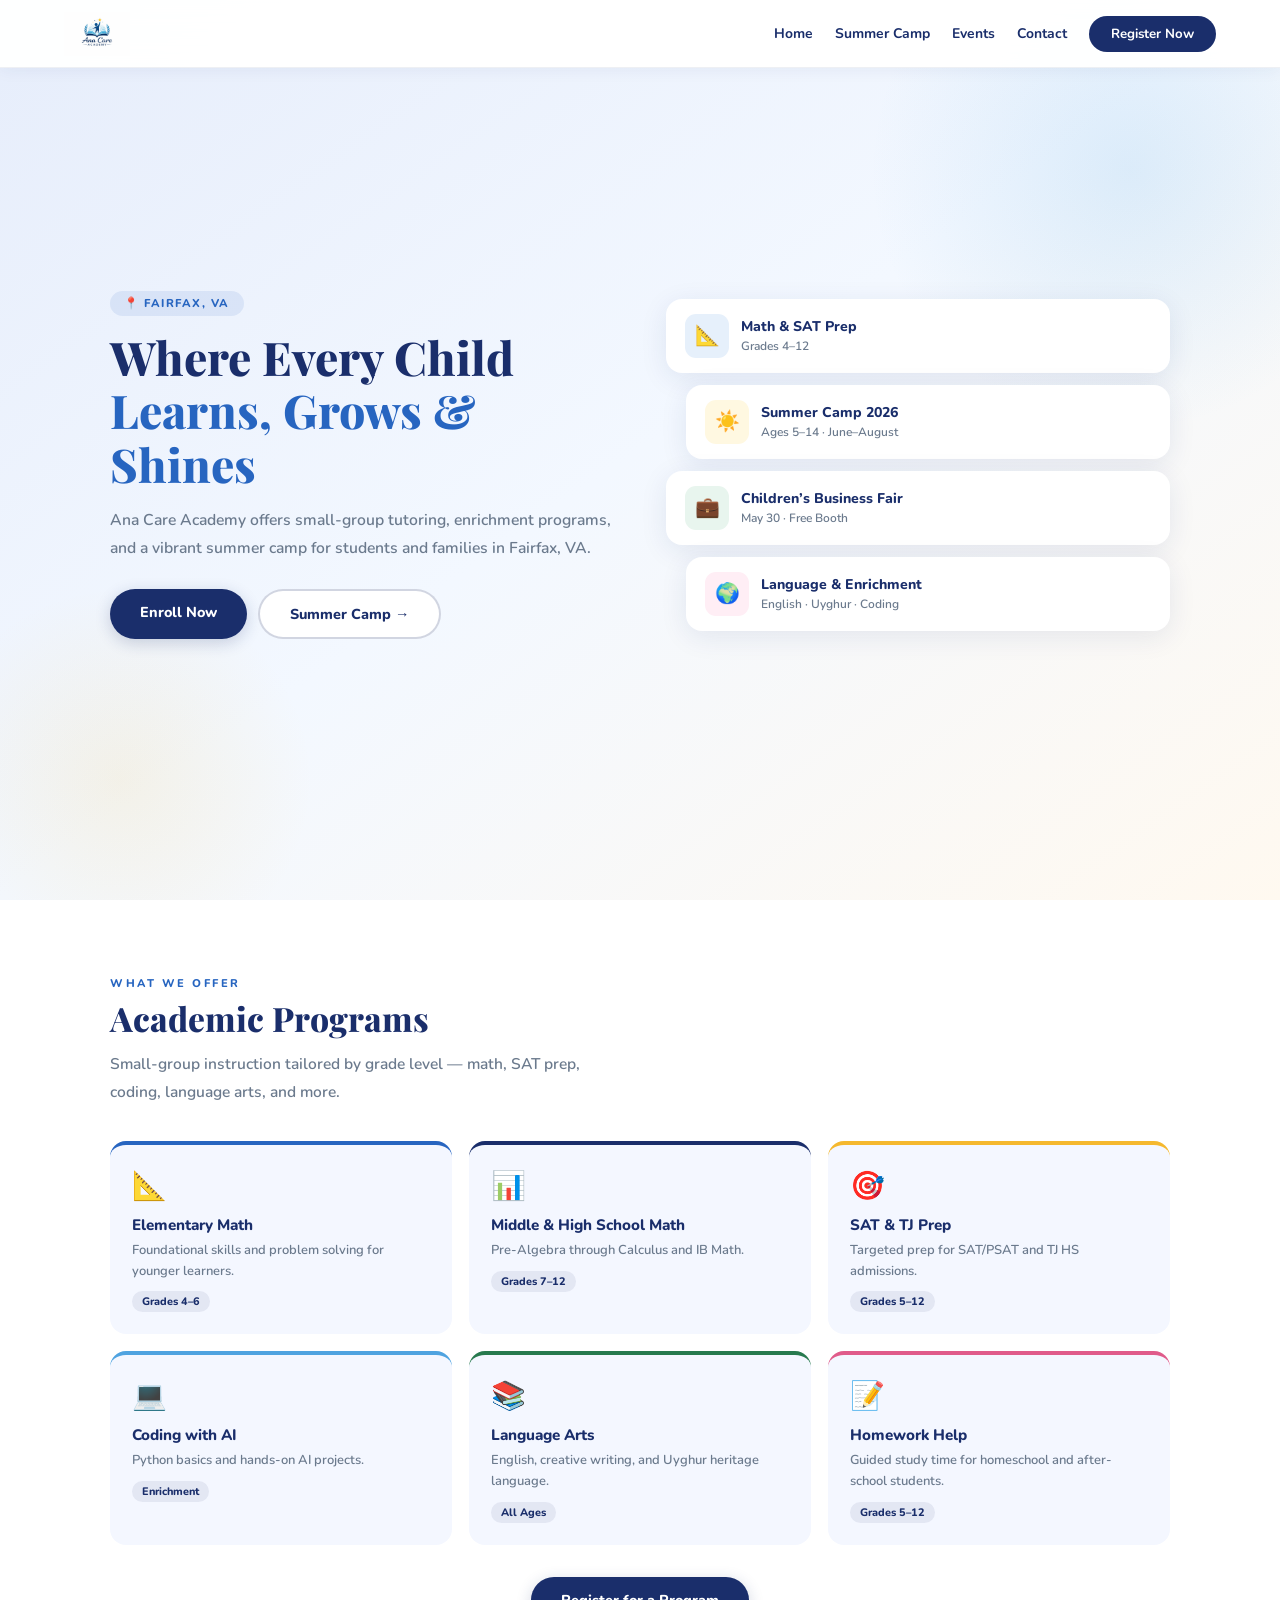
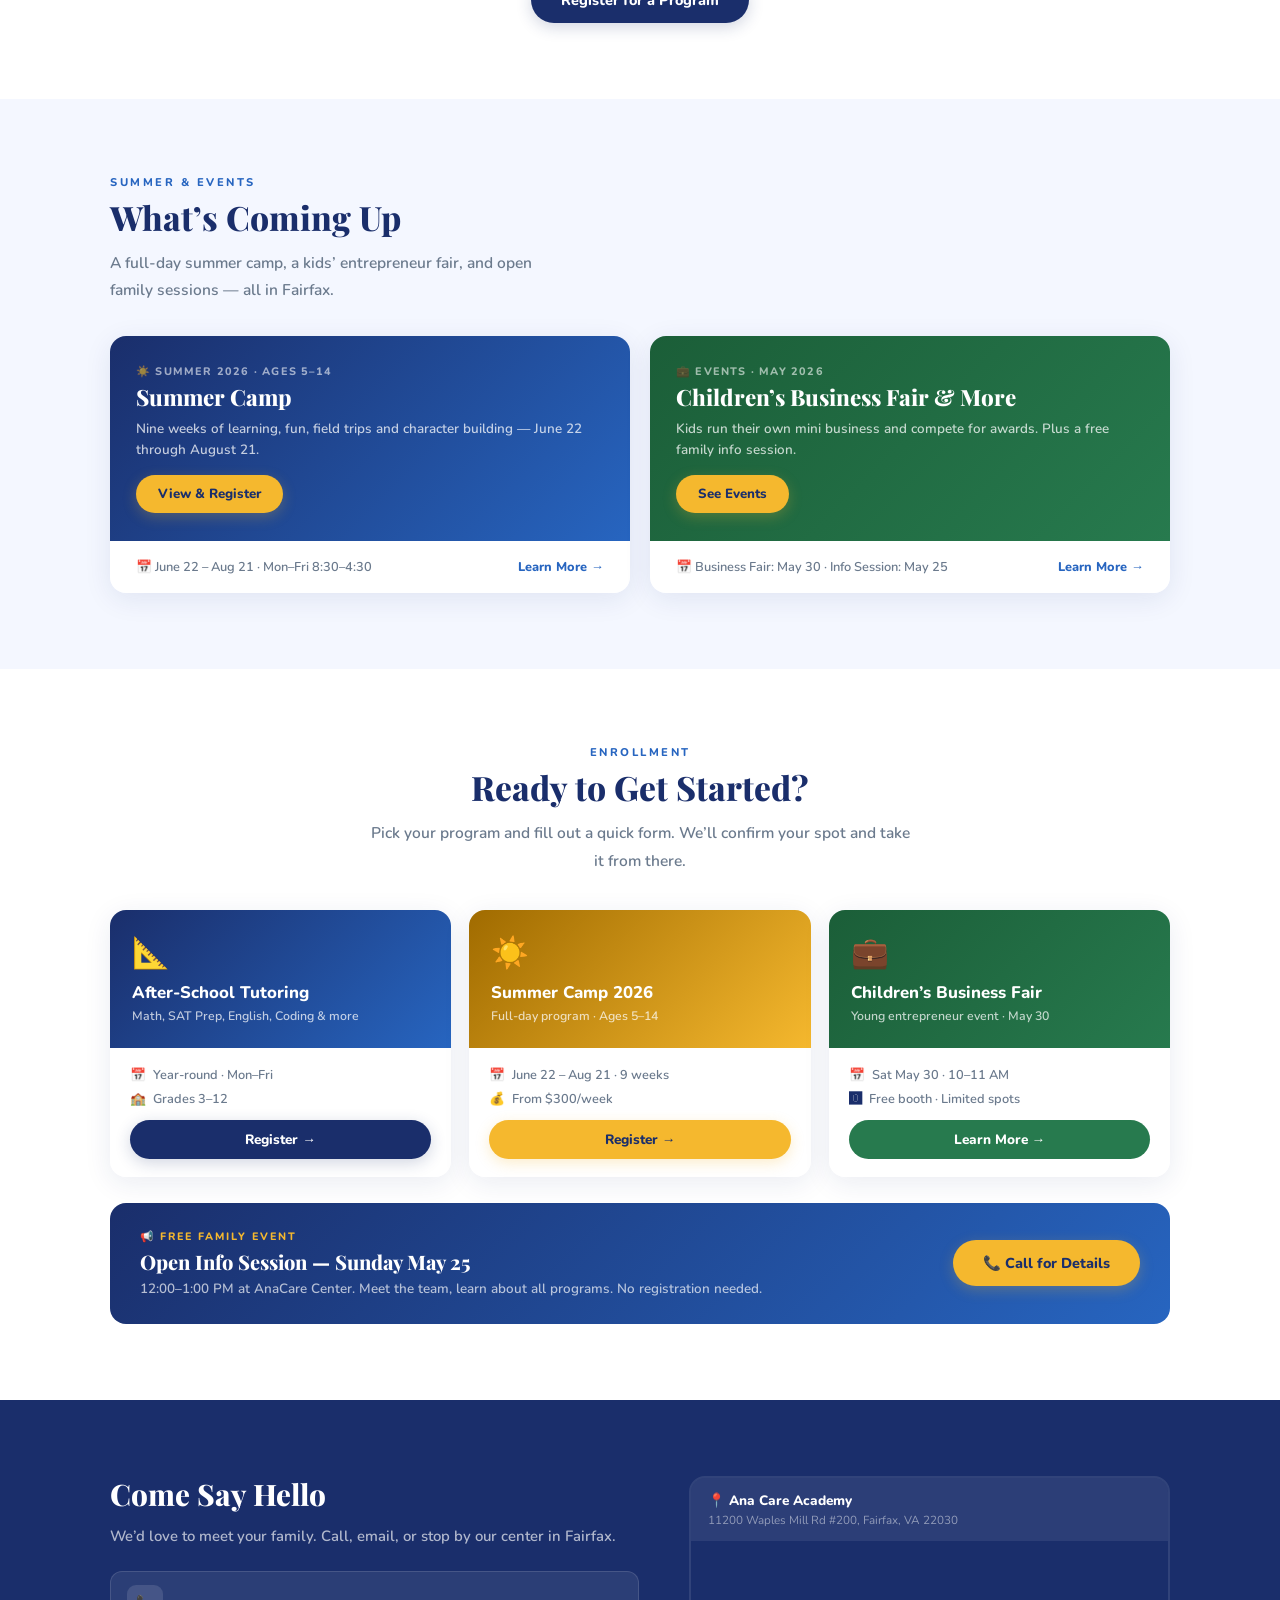
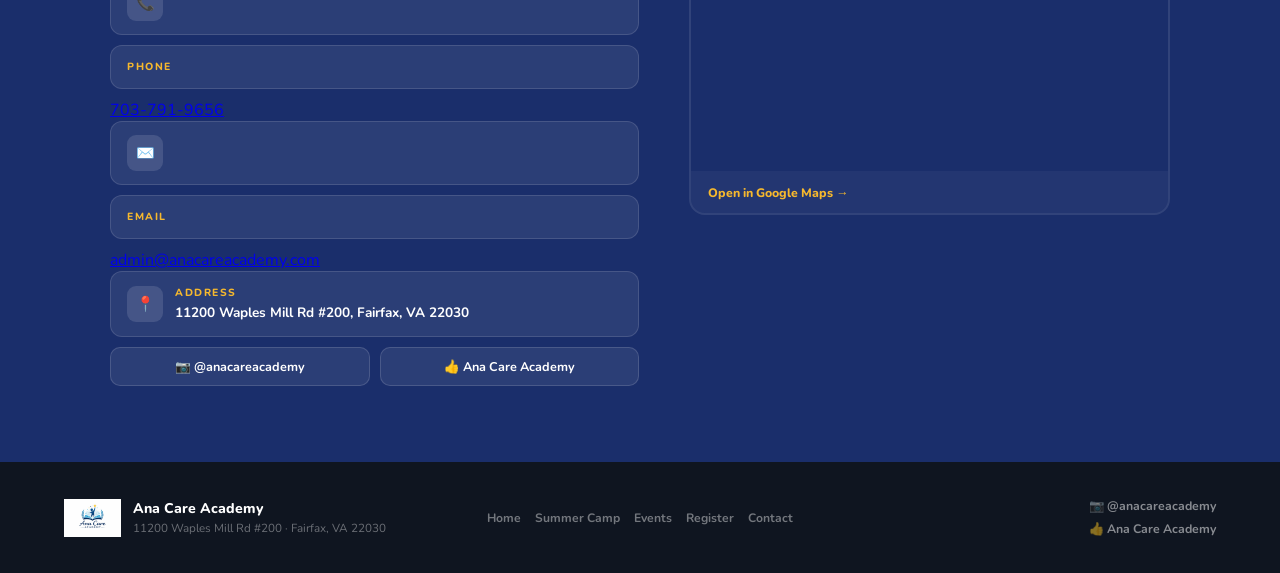
==== index.html @ 7d33a775 "Add homepage" ====
<!DOCTYPE html>
<html lang="en">
<head>
<meta charset="UTF-8"><meta name="viewport" content="width=device-width,initial-scale=1">
<title>Ana Care Academy – Fairfax, VA</title>
<link rel="preconnect" href="https://fonts.googleapis.com"><link href="https://fonts.googleapis.com/css2?family=Nunito:wght@400;600;700;800;900&family=Playfair+Display:wght@700;800&display=swap" rel="stylesheet">
<style>
*{box-sizing:border-box;margin:0;padding:0}html{scroll-behavior:smooth}
body{font-family:'Nunito',sans-serif;color:#1e2a3a;background:#fff;overflow-x:hidden}
:root{--navy:#1a2e6b;--blue:#2765c0;--gold:#f5b82e;--green:#277a4e;--light:#f4f7ff;--muted:#6b7a8d;--r:16px;--sh:0 6px 28px rgba(26,46,107,.09);--sh2:0 18px 50px rgba(26,46,107,.18)}
nav{position:fixed;top:0;left:0;right:0;z-index:999;height:68px;display:flex;align-items:center;justify-content:space-between;padding:0 5%;background:rgba(255,255,255,.96);backdrop-filter:blur(14px);border-bottom:1px solid rgba(26,46,107,.07);box-shadow:0 2px 16px rgba(26,46,107,.06)}
.brand img{height:44px;width:auto;display:block}
.nl{display:flex;align-items:center;gap:22px}
.nl a{text-decoration:none;color:var(--navy);font-weight:700;font-size:.87rem;transition:color .18s}
.nl a:hover{color:var(--blue)}
.cta{background:var(--navy)!important;color:#fff!important;padding:9px 22px;border-radius:50px;font-size:.83rem!important;transition:background .2s,transform .15s!important}
.cta:hover{background:var(--blue)!important;transform:translateY(-1px)}
.burger{display:none;flex-direction:column;gap:5px;background:none;border:none;cursor:pointer;padding:6px}
.burger span{display:block;width:22px;height:2px;background:var(--navy);border-radius:2px}
.nl.open{display:flex;flex-direction:column;position:fixed;top:68px;left:0;right:0;background:#fff;padding:20px 5%;gap:14px;box-shadow:0 10px 30px rgba(0,0,0,.1);z-index:998}
.nl.open a{padding:7px 0;border-bottom:1px solid rgba(0,0,0,.05);font-size:.95rem}
.nl.open .cta{text-align:center;border-radius:12px;padding:12px;border-bottom:none}
.btn{display:inline-block;padding:13px 30px;border-radius:50px;text-decoration:none;font-weight:800;font-size:.9rem;transition:all .2s;font-family:inherit;cursor:pointer;border:none}
.bn{background:var(--navy);color:#fff;box-shadow:0 4px 16px rgba(26,46,107,.2)}.bn:hover{background:var(--blue);transform:translateY(-2px)}
.bg{background:var(--gold);color:var(--navy);box-shadow:0 4px 14px rgba(245,184,46,.25)}.bg:hover{background:#e8a820;transform:translateY(-2px)}
.bo{background:#fff;color:var(--navy);border:2px solid rgba(26,46,107,.2)}.bo:hover{border-color:var(--blue);color:var(--blue);transform:translateY(-2px)}
.bv{background:var(--green);color:#fff}.bv:hover{background:#1f6040;transform:translateY(-2px)}
.bsm{padding:10px 22px;font-size:.83rem}
.sec{padding:76px 5%}.wrap{max-width:1060px;margin:0 auto}
.lbl{font-size:.7rem;font-weight:800;letter-spacing:2.5px;text-transform:uppercase;color:var(--blue);margin-bottom:7px}
.h2{font-family:'Playfair Display',serif;font-size:2.1rem;font-weight:800;color:var(--navy);line-height:1.2;margin-bottom:12px}
.sub{font-size:.97rem;color:var(--muted);font-weight:600;line-height:1.76}
.reveal{opacity:0;transform:translateY(20px);transition:opacity .5s ease,transform .5s ease}
.reveal.show{opacity:1;transform:none}
footer{background:#0f1520;padding:36px 5%;display:grid;grid-template-columns:1fr auto 1fr;align-items:center;gap:20px}
.fl{display:flex;align-items:center;gap:12px}
.fl img{height:38px;width:auto}
.fn{font-weight:800;color:#fff;font-size:.88rem}.fa{color:rgba(255,255,255,.38);font-size:.73rem;margin-top:2px}
.flinks{display:flex;gap:14px;justify-content:center;flex-wrap:wrap}
.flinks a{color:rgba(255,255,255,.42);text-decoration:none;font-size:.76rem;font-weight:700;transition:color .18s}
.flinks a:hover{color:var(--gold)}
.fsoc{display:flex;flex-direction:column;gap:7px;align-items:flex-end}
.fsoc a{color:rgba(255,255,255,.5);text-decoration:none;font-size:.77rem;font-weight:700;transition:color .18s}
.fsoc a:hover{color:var(--gold)}
@media(max-width:860px){.burger{display:flex}.nl:not(.open){display:none}footer{grid-template-columns:1fr;gap:16px}.fsoc{align-items:flex-start}}

.hero{min-height:100vh;display:flex;align-items:center;padding:100px 5% 70px;background:linear-gradient(145deg,#e6edfb,#f3f8ff 50%,#fff9f0);position:relative;overflow:hidden}
.hero::before{content:'';position:absolute;top:-100px;right:-120px;width:540px;height:540px;border-radius:50%;background:radial-gradient(circle,rgba(79,163,224,.15),transparent 68%)}
.hero::after{content:'';position:absolute;bottom:-80px;left:-80px;width:400px;height:400px;border-radius:50%;background:radial-gradient(circle,rgba(245,184,46,.11),transparent 68%)}
.hero-w{max-width:1060px;margin:0 auto;display:grid;grid-template-columns:1fr 1fr;gap:52px;align-items:center;position:relative;z-index:1;width:100%}
.pill{display:inline-flex;align-items:center;gap:6px;background:rgba(39,101,192,.1);color:var(--blue);padding:5px 14px;border-radius:50px;font-size:.71rem;font-weight:800;letter-spacing:1.5px;text-transform:uppercase;margin-bottom:15px}
.hero h1{font-family:'Playfair Display',serif;font-size:2.9rem;font-weight:800;color:var(--navy);line-height:1.15;margin-bottom:16px}
.hero h1 em{font-style:normal;color:var(--blue)}
.hero-p{font-size:.98rem;color:var(--muted);line-height:1.78;margin-bottom:26px;font-weight:600}
.hbtns{display:flex;gap:11px;flex-wrap:wrap}
.fcards{display:flex;flex-direction:column;gap:12px}
.fc{background:#fff;border-radius:var(--r);padding:15px 19px;box-shadow:var(--sh);display:flex;align-items:center;gap:12px;transition:transform .3s,box-shadow .3s;opacity:0;animation:fIn .5s ease forwards}
.fc:nth-child(1){animation-delay:.15s}.fc:nth-child(2){animation-delay:.28s;margin-left:20px}.fc:nth-child(3){animation-delay:.41s}.fc:nth-child(4){animation-delay:.54s;margin-left:20px}
@keyframes fIn{from{opacity:0;transform:translateY(16px)}to{opacity:1;transform:none}}
.fc:hover{transform:translateY(-4px);box-shadow:var(--sh2)}
.fci{width:44px;height:44px;border-radius:11px;display:flex;align-items:center;justify-content:center;font-size:20px;flex-shrink:0}
.bb{background:#e6f0fb}.by{background:#fff8e1}.bgr{background:#e8f5ee}.bp{background:#ffeef5}
.fc h3{font-size:.88rem;font-weight:800;color:var(--navy);margin-bottom:2px}
.fc p{font-size:.75rem;color:var(--muted);font-weight:600}
.pgrid{display:grid;grid-template-columns:repeat(3,1fr);gap:17px}
.pg{background:var(--light);border-radius:var(--r);padding:22px;border-top:4px solid transparent;transition:transform .3s,box-shadow .3s}
.pg:hover{transform:translateY(-4px);box-shadow:var(--sh)}
.pg.p1{border-color:var(--blue)}.pg.p2{border-color:var(--navy)}.pg.p3{border-color:var(--gold)}.pg.p4{border-color:#4fa3e0}.pg.p5{border-color:var(--green)}.pg.p6{border-color:#e05b8a}
.pg .pi{font-size:1.75rem;margin-bottom:10px;display:block}
.pg h3{font-size:.95rem;font-weight:800;color:var(--navy);margin-bottom:5px}
.pg p{font-size:.81rem;color:var(--muted);font-weight:600;line-height:1.6}
.pg .pt{display:inline-block;margin-top:10px;background:rgba(26,46,107,.08);color:var(--navy);font-size:.68rem;font-weight:800;padding:3px 10px;border-radius:50px}
.pvgrid{display:grid;grid-template-columns:1fr 1fr;gap:20px}
.pv{border-radius:var(--r);overflow:hidden;text-decoration:none;display:block;box-shadow:var(--sh);transition:transform .3s,box-shadow .3s}
.pv:hover{transform:translateY(-5px);box-shadow:var(--sh2)}
.pv-t{padding:28px 26px}
.pv-t.nb{background:linear-gradient(135deg,var(--navy),var(--blue))}
.pv-t.gn{background:linear-gradient(135deg,#1b5e38,var(--green))}
.pv-ey{font-size:.68rem;font-weight:800;letter-spacing:1.2px;text-transform:uppercase;color:rgba(255,255,255,.58);margin-bottom:5px}
.pv h3{font-family:'Playfair Display',serif;font-size:1.4rem;font-weight:800;color:#fff;line-height:1.2;margin-bottom:7px}
.pv .pvsub{font-size:.84rem;color:rgba(255,255,255,.74);font-weight:600;margin-bottom:15px;line-height:1.58}
.pv-b{background:#fff;padding:17px 26px;display:flex;align-items:center;justify-content:space-between}
.pv-b p{font-size:.8rem;color:var(--muted);font-weight:600}
.pv-arr{font-size:.8rem;font-weight:800;color:var(--blue)}
.rgrid{display:grid;grid-template-columns:repeat(3,1fr);gap:18px}
.rc{border-radius:var(--r);overflow:hidden;box-shadow:var(--sh);transition:transform .3s,box-shadow .3s}
.rc:hover{transform:translateY(-4px);box-shadow:var(--sh2)}
.rc-t{padding:22px}
.rc-t.nb{background:linear-gradient(135deg,var(--navy),var(--blue))}
.rc-t.ab{background:linear-gradient(135deg,#a06b00,var(--gold))}
.rc-t.gr{background:linear-gradient(135deg,#1b5e38,var(--green))}
.rc .ri{font-size:1.9rem;display:block;margin-bottom:9px}
.rc-t h3{font-size:1.05rem;font-weight:800;color:#fff;line-height:1.2;margin-bottom:4px}
.rc-t p{font-size:.77rem;color:rgba(255,255,255,.72);font-weight:600;line-height:1.5}
.rc-b{background:#fff;padding:18px 20px}
.rd{display:flex;align-items:center;gap:7px;font-size:.8rem;font-weight:700;color:var(--navy);margin-bottom:6px}
.rd span{color:var(--muted);font-weight:600}
.rc-b .btn{display:block;text-align:center;margin-top:12px;font-size:.85rem;padding:10px 18px}
.ci{display:flex;align-items:center;gap:12px;background:rgba(255,255,255,.08);border:1px solid rgba(255,255,255,.12);border-radius:12px;padding:13px 16px;margin-bottom:10px;text-decoration:none;transition:background .2s}
.ci:hover{background:rgba(255,255,255,.14)}
.cico{width:36px;height:36px;border-radius:9px;background:rgba(255,255,255,.12);display:flex;align-items:center;justify-content:center;font-size:15px;flex-shrink:0}
.ci strong{display:block;font-size:.65rem;font-weight:800;letter-spacing:1.5px;text-transform:uppercase;color:var(--gold);margin-bottom:1px}
.ci a,.ci span{font-size:.85rem;font-weight:700;color:#fff;text-decoration:none}
.ci a:hover{color:var(--gold)}
.soc{display:flex;gap:10px;margin-top:6px}
.soc a{flex:1;display:flex;align-items:center;justify-content:center;gap:7px;background:rgba(255,255,255,.08);border:1px solid rgba(255,255,255,.14);border-radius:10px;padding:10px 14px;text-decoration:none;color:#fff;font-size:.79rem;font-weight:700;transition:background .2s}
.soc a:hover{background:rgba(255,255,255,.16)}
.cgrid{display:grid;grid-template-columns:1.1fr 1fr;gap:50px;align-items:start}
.mapbox{border-radius:var(--r);overflow:hidden;border:2px solid rgba(255,255,255,.1)}
.mhd{background:rgba(255,255,255,.08);padding:13px 17px}
.mhd h4{color:#fff;font-size:.85rem;font-weight:800;margin-bottom:2px}
.mhd p{color:rgba(255,255,255,.48);font-size:.73rem}
.mapbox iframe{width:100%;height:230px;border:none;display:block}
.mft{background:rgba(255,255,255,.04);padding:10px 17px}
.mft a{color:var(--gold);font-size:.77rem;font-weight:800;text-decoration:none}
@media(max-width:860px){.hero-w,.pvgrid,.rgrid,.cgrid{grid-template-columns:1fr;gap:26px}.fcards{display:none}.hero h1{font-size:2.1rem}.pgrid{grid-template-columns:1fr 1fr}}
@media(max-width:560px){.pgrid{grid-template-columns:1fr}}
</style>
</head>
<body>
<nav>
<a href="index.html" class="brand"><img src="[data-uri]" alt="Ana Care Academy"></a>
<div class="nl" id="nl">
  <a href="index.html">Home</a>
  <a href="summer.html">Summer Camp</a>
  <a href="events.html">Events</a>
  <a href="index.html#contact">Contact</a>
  <a href="index.html#register" class="cta">Register Now</a>
</div>
<button class="burger" onclick="document.getElementById('nl').classList.toggle('open')" aria-label="menu"><span></span><span></span><span></span></button>
</nav>

<section class="hero" id="home">
<div class="hero-w">
  <div>
    <div class="pill">&#128205; Fairfax, VA</div>
    <h1>Where Every Child<br><em>Learns, Grows &amp; Shines</em></h1>
    <p class="hero-p">Ana Care Academy offers small-group tutoring, enrichment programs, and a vibrant summer camp for students and families in Fairfax, VA.</p>
    <div class="hbtns">
      <a href="#register" class="btn bn">Enroll Now</a>
      <a href="summer.html" class="btn bo">Summer Camp &rarr;</a>
    </div>
  </div>
  <div class="fcards">
    <div class="fc"><div class="fci bb">&#128208;</div><div><h3>Math &amp; SAT Prep</h3><p>Grades 4&ndash;12</p></div></div>
    <div class="fc"><div class="fci by">&#9728;&#65039;</div><div><h3>Summer Camp 2026</h3><p>Ages 5&ndash;14 &middot; June&ndash;August</p></div></div>
    <div class="fc"><div class="fci bgr">&#128188;</div><div><h3>Children&rsquo;s Business Fair</h3><p>May 30 &middot; Free Booth</p></div></div>
    <div class="fc"><div class="fci bp">&#127757;</div><div><h3>Language &amp; Enrichment</h3><p>English &middot; Uyghur &middot; Coding</p></div></div>
  </div>
</div>
</section>

<section class="sec" id="programs" style="background:#fff">
<div class="wrap">
  <div style="margin-bottom:36px">
    <div class="lbl">What We Offer</div>
    <div class="h2">Academic Programs</div>
    <p class="sub" style="max-width:500px">Small-group instruction tailored by grade level &mdash; math, SAT prep, coding, language arts, and more.</p>
  </div>
  <div class="pgrid">
    <div class="pg p1 reveal"><span class="pi">&#128208;</span><h3>Elementary Math</h3><p>Foundational skills and problem solving for younger learners.</p><span class="pt">Grades 4&ndash;6</span></div>
    <div class="pg p2 reveal"><span class="pi">&#128202;</span><h3>Middle &amp; High School Math</h3><p>Pre-Algebra through Calculus and IB Math.</p><span class="pt">Grades 7&ndash;12</span></div>
    <div class="pg p3 reveal"><span class="pi">&#127919;</span><h3>SAT &amp; TJ Prep</h3><p>Targeted prep for SAT/PSAT and TJ HS admissions.</p><span class="pt">Grades 5&ndash;12</span></div>
    <div class="pg p4 reveal"><span class="pi">&#128187;</span><h3>Coding with AI</h3><p>Python basics and hands-on AI projects.</p><span class="pt">Enrichment</span></div>
    <div class="pg p5 reveal"><span class="pi">&#128218;</span><h3>Language Arts</h3><p>English, creative writing, and Uyghur heritage language.</p><span class="pt">All Ages</span></div>
    <div class="pg p6 reveal"><span class="pi">&#128221;</span><h3>Homework Help</h3><p>Guided study time for homeschool and after-school students.</p><span class="pt">Grades 5&ndash;12</span></div>
  </div>
  <div style="text-align:center;margin-top:32px"><a href="#register" class="btn bn">Register for a Program</a></div>
</div>
</section>

<section class="sec" style="background:var(--light)">
<div class="wrap">
  <div style="margin-bottom:32px">
    <div class="lbl">Summer &amp; Events</div>
    <div class="h2">What&rsquo;s Coming Up</div>
    <p class="sub" style="max-width:460px">A full-day summer camp, a kids&rsquo; entrepreneur fair, and open family sessions &mdash; all in Fairfax.</p>
  </div>
  <div class="pvgrid">
    <a href="summer.html" class="pv reveal">
      <div class="pv-t nb">
        <div class="pv-ey">&#9728;&#65039; Summer 2026 &middot; Ages 5&ndash;14</div>
        <h3>Summer Camp</h3>
        <p class="pvsub">Nine weeks of learning, fun, field trips and character building &mdash; June 22 through August 21.</p>
        <span class="btn bg bsm">View &amp; Register</span>
      </div>
      <div class="pv-b"><p>&#128197; June 22 &ndash; Aug 21 &middot; Mon&ndash;Fri 8:30&ndash;4:30</p><span class="pv-arr">Learn More &rarr;</span></div>
    </a>
    <a href="events.html" class="pv reveal">
      <div class="pv-t gn">
        <div class="pv-ey">&#128188; Events &middot; May 2026</div>
        <h3>Children&rsquo;s Business Fair &amp; More</h3>
        <p class="pvsub">Kids run their own mini business and compete for awards. Plus a free family info session.</p>
        <span class="btn bg bsm">See Events</span>
      </div>
      <div class="pv-b"><p>&#128197; Business Fair: May 30 &middot; Info Session: May 25</p><span class="pv-arr">Learn More &rarr;</span></div>
    </a>
  </div>
</div>
</section>

<section class="sec" id="register" style="background:#fff">
<div class="wrap">
  <div style="text-align:center;max-width:540px;margin:0 auto 36px">
    <div class="lbl">Enrollment</div>
    <div class="h2">Ready to Get Started?</div>
    <p class="sub" style="text-align:center;margin:0 auto">Pick your program and fill out a quick form. We&rsquo;ll confirm your spot and take it from there.</p>
  </div>
  <div class="rgrid">
    <div class="rc reveal">
      <div class="rc-t nb"><span class="ri">&#128208;</span><h3>After-School Tutoring</h3><p>Math, SAT Prep, English, Coding &amp; more</p></div>
      <div class="rc-b">
        <div class="rd">&#128197; <span>Year-round &middot; Mon&ndash;Fri</span></div>
        <div class="rd">&#127979; <span>Grades 3&ndash;12</span></div>
        <a href="https://docs.google.com/forms/d/e/1FAIpQLSexgaDTMZ_hVwc-qKw_LA9c73lYytgW4E8KZPD-fIB5FT2LLA/viewform" target="_blank" class="btn bn">Register &rarr;</a>
      </div>
    </div>
    <div class="rc reveal">
      <div class="rc-t ab"><span class="ri">&#9728;&#65039;</span><h3>Summer Camp 2026</h3><p>Full-day program &middot; Ages 5&ndash;14</p></div>
      <div class="rc-b">
        <div class="rd">&#128197; <span>June 22 &ndash; Aug 21 &middot; 9 weeks</span></div>
        <div class="rd">&#128176; <span>From $300/week</span></div>
        <a href="https://docs.google.com/forms/d/e/1FAIpQLSc8UFLsCTX-zrltK-yMNC4wasczCI74myGQXoVjhv8cxeM1iQ/viewform" target="_blank" class="btn bg">Register &rarr;</a>
      </div>
    </div>
    <div class="rc reveal">
      <div class="rc-t gr"><span class="ri">&#128188;</span><h3>Children&rsquo;s Business Fair</h3><p>Young entrepreneur event &middot; May 30</p></div>
      <div class="rc-b">
        <div class="rd">&#128197; <span>Sat May 30 &middot; 10&ndash;11 AM</span></div>
        <div class="rd">&#127358; <span>Free booth &middot; Limited spots</span></div>
        <a href="events.html#fair" class="btn bv">Learn More &rarr;</a>
      </div>
    </div>
  </div>
  <div style="margin-top:26px;background:linear-gradient(135deg,var(--navy),var(--blue));border-radius:var(--r);padding:26px 30px;display:flex;align-items:center;justify-content:space-between;flex-wrap:wrap;gap:14px">
    <div>
      <p style="font-size:.67rem;font-weight:800;letter-spacing:2px;text-transform:uppercase;color:var(--gold);margin-bottom:4px">&#128226; Free Family Event</p>
      <h3 style="font-family:'Playfair Display',serif;font-size:1.25rem;color:#fff;font-weight:800;margin-bottom:4px">Open Info Session &mdash; Sunday May 25</h3>
      <p style="font-size:.84rem;color:rgba(255,255,255,.68);font-weight:600">12:00&ndash;1:00 PM at AnaCare Center. Meet the team, learn about all programs. No registration needed.</p>
    </div>
    <a href="tel:7037919656" class="btn bg">&#128222; Call for Details</a>
  </div>
</div>
</section>

<section class="sec" id="contact" style="background:var(--navy);color:#fff">
<div class="wrap cgrid">
  <div>
    <h2 style="font-family:'Playfair Display',serif;font-size:1.85rem;font-weight:800;color:#fff;margin-bottom:12px;line-height:1.2">Come Say Hello</h2>
    <p style="font-size:.93rem;color:rgba(255,255,255,.66);font-weight:600;line-height:1.75;margin-bottom:22px">We&rsquo;d love to meet your family. Call, email, or stop by our center in Fairfax.</p>
    <a href="tel:7037919656" class="ci"><div class="cico">&#128222;</div><div><strong>Phone</strong><a href="tel:7037919656">703-791-9656</a></div></a>
    <a href="mailto:admin@anacareacademy.com" class="ci"><div class="cico">&#9993;&#65039;</div><div><strong>Email</strong><a href="mailto:admin@anacareacademy.com">admin@anacareacademy.com</a></div></a>
    <div class="ci" style="cursor:default"><div class="cico">&#128205;</div><div><strong>Address</strong><span>11200 Waples Mill Rd #200, Fairfax, VA 22030</span></div></div>
    <div class="soc">
      <a href="https://www.instagram.com/anacareacademy" target="_blank">&#128247; @anacareacademy</a>
      <a href="https://www.facebook.com/AnaCareAcademy" target="_blank">&#128077; Ana Care Academy</a>
    </div>
  </div>
  <div class="mapbox">
    <div class="mhd"><h4>&#128205; Ana Care Academy</h4><p>11200 Waples Mill Rd #200, Fairfax, VA 22030</p></div>
    <iframe loading="lazy" allowfullscreen referrerpolicy="no-referrer-when-downgrade"
      src="https://www.google.com/maps/embed?pb=!1m18!1m12!1m3!1d3106.9!2d-77.3114!3d38.8493!2m3!1f0!2f0!3f0!3m2!1i1024!2i768!4f13.1!3m3!1m2!1s0x0%3A0x0!2s11200+Waples+Mill+Rd+%23200%2C+Fairfax%2C+VA+22030!5e0!3m2!1sen!2sus!4v1">
    </iframe>
    <div class="mft"><a href="https://maps.google.com/?q=11200+Waples+Mill+Rd+200+Fairfax+VA+22030" target="_blank">Open in Google Maps &rarr;</a></div>
  </div>
</div>
</section>

<footer>
<div class="fl"><img src="[data-uri]" alt="Ana Care Academy"><div><p class="fn">Ana Care Academy</p><p class="fa">11200 Waples Mill Rd #200 &middot; Fairfax, VA 22030</p></div></div>
<div class="flinks"><a href="index.html">Home</a><a href="summer.html">Summer Camp</a><a href="events.html">Events</a><a href="index.html#register">Register</a><a href="index.html#contact">Contact</a></div>
<div class="fsoc"><a href="https://www.instagram.com/anacareacademy" target="_blank">&#128247; @anacareacademy</a><a href="https://www.facebook.com/AnaCareAcademy" target="_blank">&#128077; Ana Care Academy</a></div>
</footer>
<script>const o=new IntersectionObserver(e=>e.forEach(x=>{if(x.isIntersecting)x.target.classList.add("show")}),{threshold:.1});document.querySelectorAll(".reveal").forEach(x=>o.observe(x));</script>
</body></html>
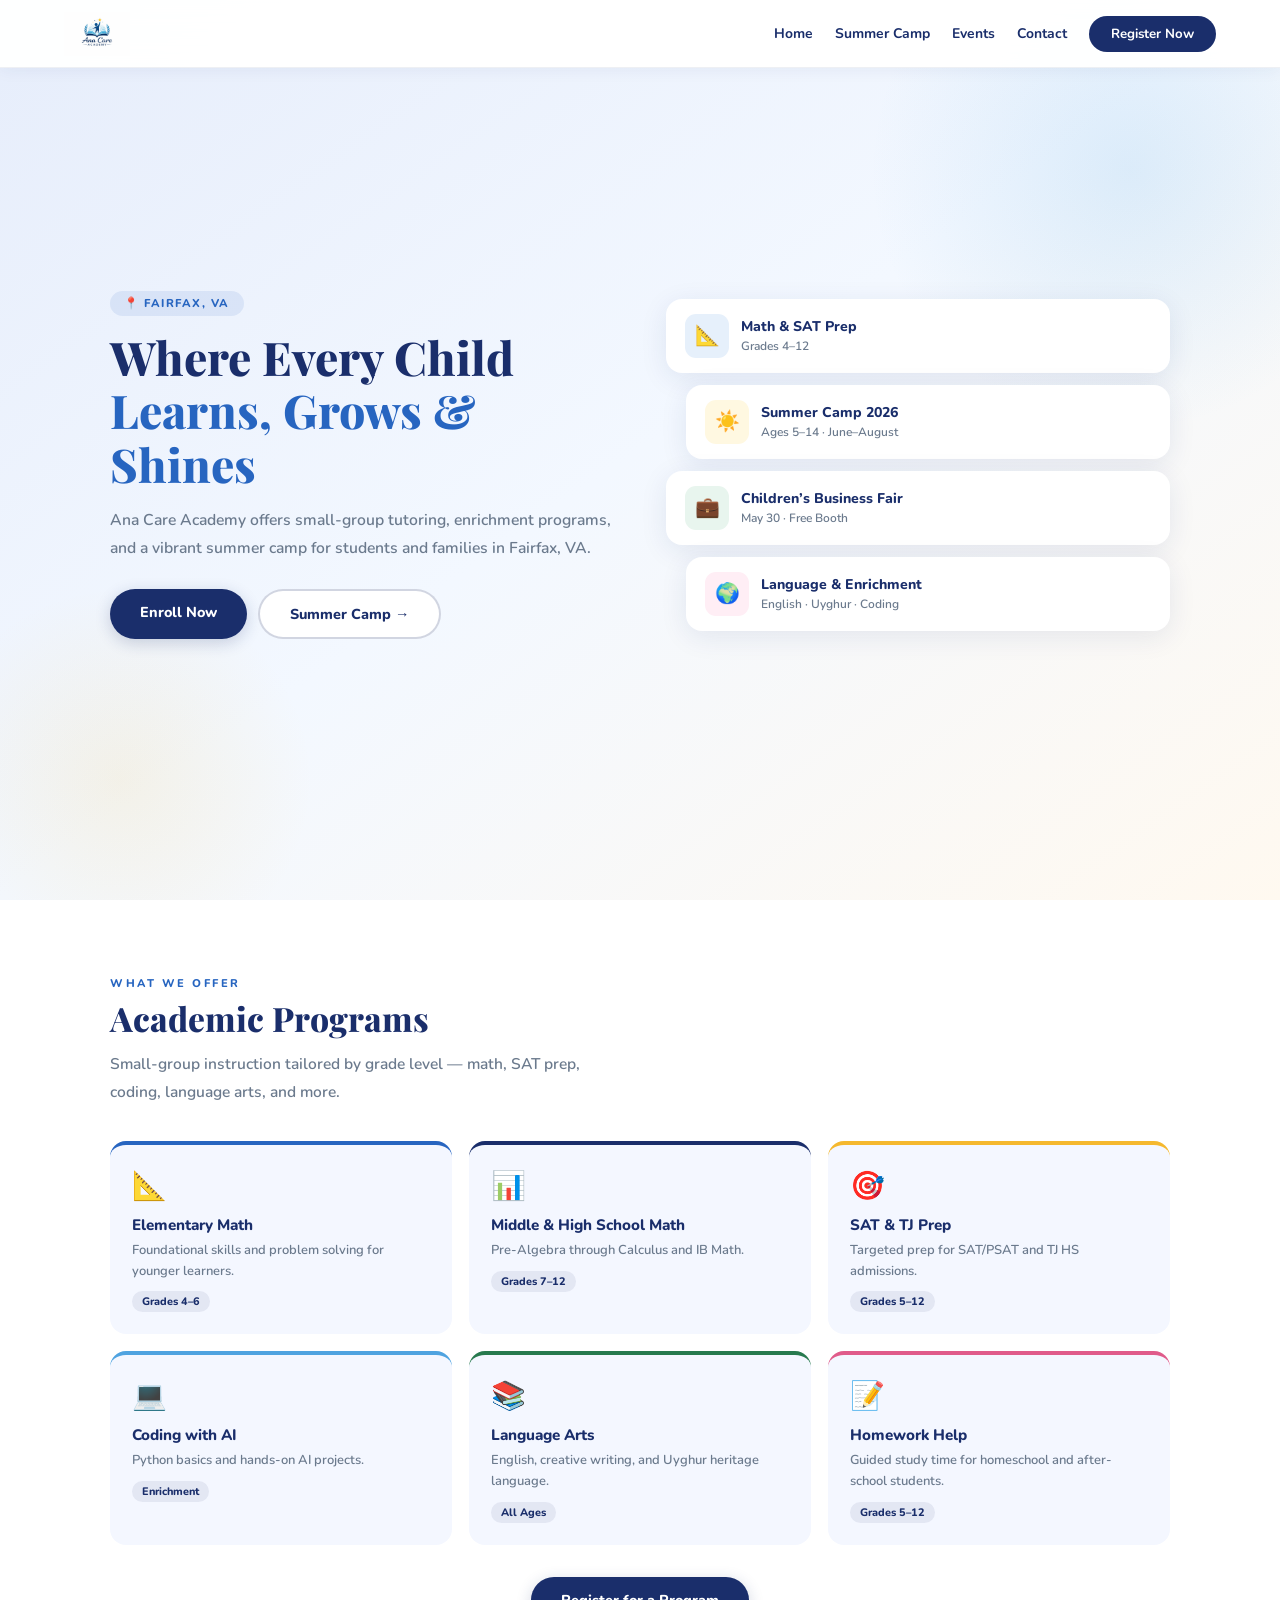
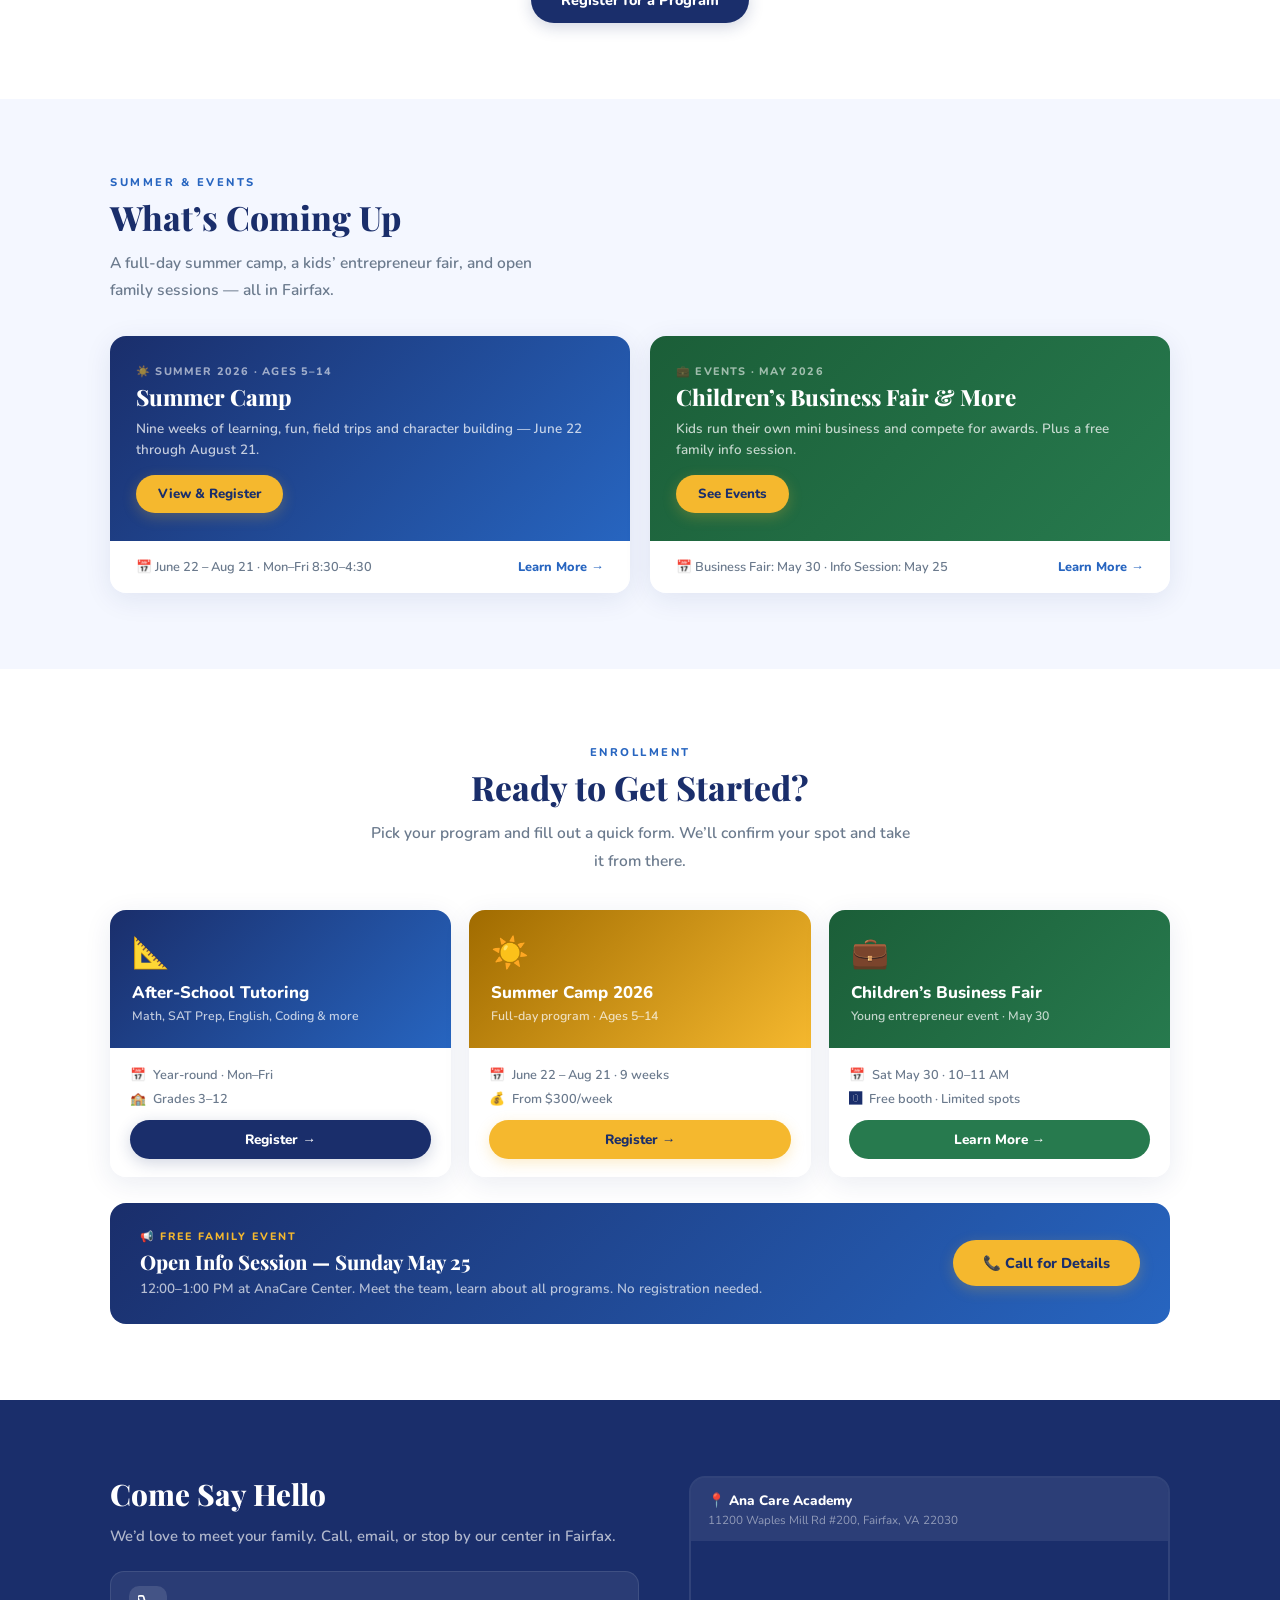
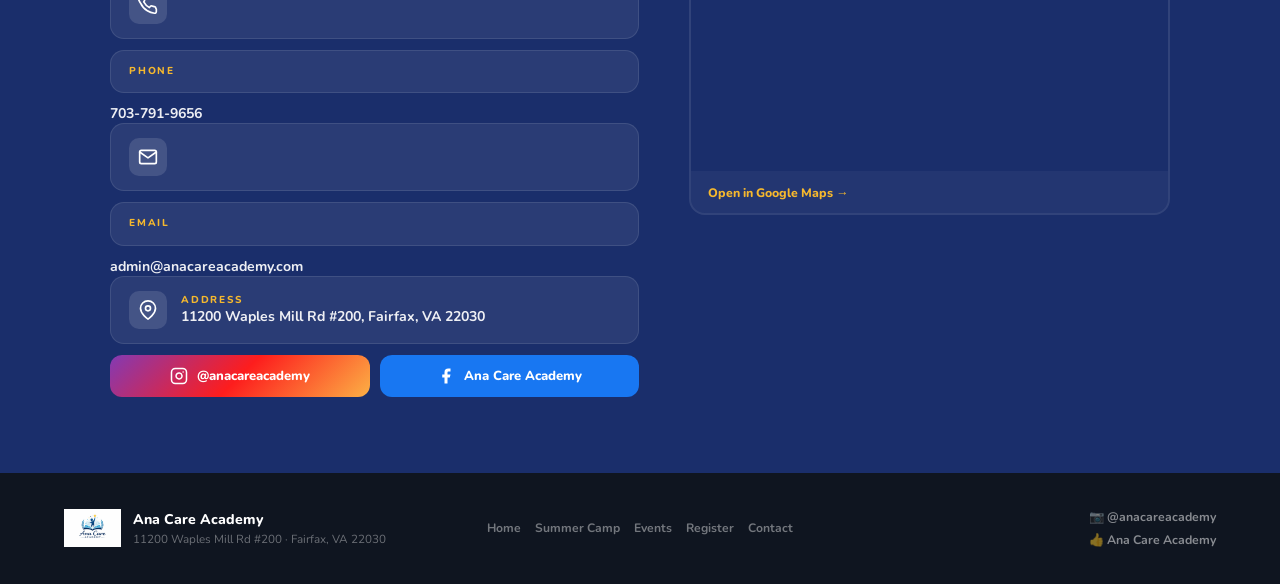
==== commit dfa9dc80: "Fix contact section — improve contrast, add Instagram/Facebook logos" ====
--- a/index.html
+++ b/index.html
@@ -96,15 +96,18 @@
 .rd{display:flex;align-items:center;gap:7px;font-size:.8rem;font-weight:700;color:var(--navy);margin-bottom:6px}
 .rd span{color:var(--muted);font-weight:600}
 .rc-b .btn{display:block;text-align:center;margin-top:12px;font-size:.85rem;padding:10px 18px}
-.ci{display:flex;align-items:center;gap:12px;background:rgba(255,255,255,.08);border:1px solid rgba(255,255,255,.12);border-radius:12px;padding:13px 16px;margin-bottom:10px;text-decoration:none;transition:background .2s}
-.ci:hover{background:rgba(255,255,255,.14)}
-.cico{width:36px;height:36px;border-radius:9px;background:rgba(255,255,255,.12);display:flex;align-items:center;justify-content:center;font-size:15px;flex-shrink:0}
-.ci strong{display:block;font-size:.65rem;font-weight:800;letter-spacing:1.5px;text-transform:uppercase;color:var(--gold);margin-bottom:1px}
-.ci a,.ci span{font-size:.85rem;font-weight:700;color:#fff;text-decoration:none}
-.ci a:hover{color:var(--gold)}
+.ci{display:flex;align-items:center;gap:14px;background:rgba(255,255,255,.07);border:1px solid rgba(255,255,255,.1);border-radius:14px;padding:14px 18px;margin-bottom:11px;text-decoration:none;transition:background .2s}
+.ci:hover{background:rgba(255,255,255,.12)}
+.cico{width:38px;height:38px;border-radius:10px;background:rgba(255,255,255,.12);display:flex;align-items:center;justify-content:center;font-size:17px;flex-shrink:0;color:#fff}
+.ci-text{display:flex;flex-direction:column;gap:1px}
+.ci-text strong{display:block;font-size:.63rem;font-weight:800;letter-spacing:1.8px;text-transform:uppercase;color:var(--gold)}
+.ci-text a,.ci-text span{font-size:.88rem;font-weight:700;color:rgba(255,255,255,.92);text-decoration:none;line-height:1.3}
+.ci-text a:hover{color:var(--gold);text-decoration:underline}
 .soc{display:flex;gap:10px;margin-top:6px}
-.soc a{flex:1;display:flex;align-items:center;justify-content:center;gap:7px;background:rgba(255,255,255,.08);border:1px solid rgba(255,255,255,.14);border-radius:10px;padding:10px 14px;text-decoration:none;color:#fff;font-size:.79rem;font-weight:700;transition:background .2s}
-.soc a:hover{background:rgba(255,255,255,.16)}
+.soc-btn{flex:1;display:flex;align-items:center;justify-content:center;gap:9px;border-radius:12px;padding:12px 16px;text-decoration:none;color:#fff;font-size:.82rem;font-weight:800;transition:all .2s}
+.soc-btn:hover{transform:translateY(-2px);opacity:.9}
+.soc-ig{background:linear-gradient(135deg,#833ab4,#fd1d1d,#fcb045)}
+.soc-fb{background:#1877f2}
 .cgrid{display:grid;grid-template-columns:1.1fr 1fr;gap:50px;align-items:start}
 .mapbox{border-radius:var(--r);overflow:hidden;border:2px solid rgba(255,255,255,.1)}
 .mhd{background:rgba(255,255,255,.08);padding:13px 17px}
@@ -248,12 +251,33 @@
   <div>
     <h2 style="font-family:'Playfair Display',serif;font-size:1.85rem;font-weight:800;color:#fff;margin-bottom:12px;line-height:1.2">Come Say Hello</h2>
     <p style="font-size:.93rem;color:rgba(255,255,255,.66);font-weight:600;line-height:1.75;margin-bottom:22px">We&rsquo;d love to meet your family. Call, email, or stop by our center in Fairfax.</p>
-    <a href="tel:7037919656" class="ci"><div class="cico">&#128222;</div><div><strong>Phone</strong><a href="tel:7037919656">703-791-9656</a></div></a>
-    <a href="mailto:admin@anacareacademy.com" class="ci"><div class="cico">&#9993;&#65039;</div><div><strong>Email</strong><a href="mailto:admin@anacareacademy.com">admin@anacareacademy.com</a></div></a>
-    <div class="ci" style="cursor:default"><div class="cico">&#128205;</div><div><strong>Address</strong><span>11200 Waples Mill Rd #200, Fairfax, VA 22030</span></div></div>
+    <a href="tel:7037919656" class="ci">
+      <div class="cico">
+        <svg width="20" height="20" viewBox="0 0 24 24" fill="none" stroke="currentColor" stroke-width="2" stroke-linecap="round" stroke-linejoin="round"><path d="M22 16.92v3a2 2 0 01-2.18 2 19.79 19.79 0 01-8.63-3.07A19.5 19.5 0 013.07 9.81 19.79 19.79 0 01.01 3.18a2 2 0 012-2.18h3a2 2 0 012 1.72c.127.96.361 1.903.7 2.81a2 2 0 01-.45 2.11L6.91 8.37a16 16 0 006.72 6.72l1.13-1.35a2 2 0 012.11-.45c.907.339 1.85.573 2.81.7a2 2 0 011.72 2z"/></svg>
+      </div>
+      <div class="ci-text"><strong>Phone</strong><a href="tel:7037919656">703-791-9656</a></div>
+    </a>
+    <a href="mailto:admin@anacareacademy.com" class="ci">
+      <div class="cico">
+        <svg width="20" height="20" viewBox="0 0 24 24" fill="none" stroke="currentColor" stroke-width="2" stroke-linecap="round" stroke-linejoin="round"><path d="M4 4h16c1.1 0 2 .9 2 2v12c0 1.1-.9 2-2 2H4c-1.1 0-2-.9-2-2V6c0-1.1.9-2 2-2z"/><polyline points="22,6 12,13 2,6"/></svg>
+      </div>
+      <div class="ci-text"><strong>Email</strong><a href="mailto:admin@anacareacademy.com">admin@anacareacademy.com</a></div>
+    </a>
+    <div class="ci" style="cursor:default">
+      <div class="cico">
+        <svg width="20" height="20" viewBox="0 0 24 24" fill="none" stroke="currentColor" stroke-width="2" stroke-linecap="round" stroke-linejoin="round"><path d="M21 10c0 7-9 13-9 13s-9-6-9-13a9 9 0 0118 0z"/><circle cx="12" cy="10" r="3"/></svg>
+      </div>
+      <div class="ci-text"><strong>Address</strong><span>11200 Waples Mill Rd #200, Fairfax, VA 22030</span></div>
+    </div>
     <div class="soc">
-      <a href="https://www.instagram.com/anacareacademy" target="_blank">&#128247; @anacareacademy</a>
-      <a href="https://www.facebook.com/AnaCareAcademy" target="_blank">&#128077; Ana Care Academy</a>
+      <a href="https://www.instagram.com/anacareacademy" target="_blank" class="soc-btn soc-ig">
+        <svg width="18" height="18" viewBox="0 0 24 24" fill="none" stroke="currentColor" stroke-width="2" stroke-linecap="round" stroke-linejoin="round"><rect x="2" y="2" width="20" height="20" rx="5" ry="5"/><path d="M16 11.37A4 4 0 1112.63 8 4 4 0 0116 11.37z"/><line x1="17.5" y1="6.5" x2="17.51" y2="6.5"/></svg>
+        @anacareacademy
+      </a>
+      <a href="https://www.facebook.com/AnaCareAcademy" target="_blank" class="soc-btn soc-fb">
+        <svg width="18" height="18" viewBox="0 0 24 24" fill="currentColor"><path d="M18 2h-3a5 5 0 00-5 5v3H7v4h3v8h4v-8h3l1-4h-4V7a1 1 0 011-1h3z"/></svg>
+        Ana Care Academy
+      </a>
     </div>
   </div>
   <div class="mapbox">
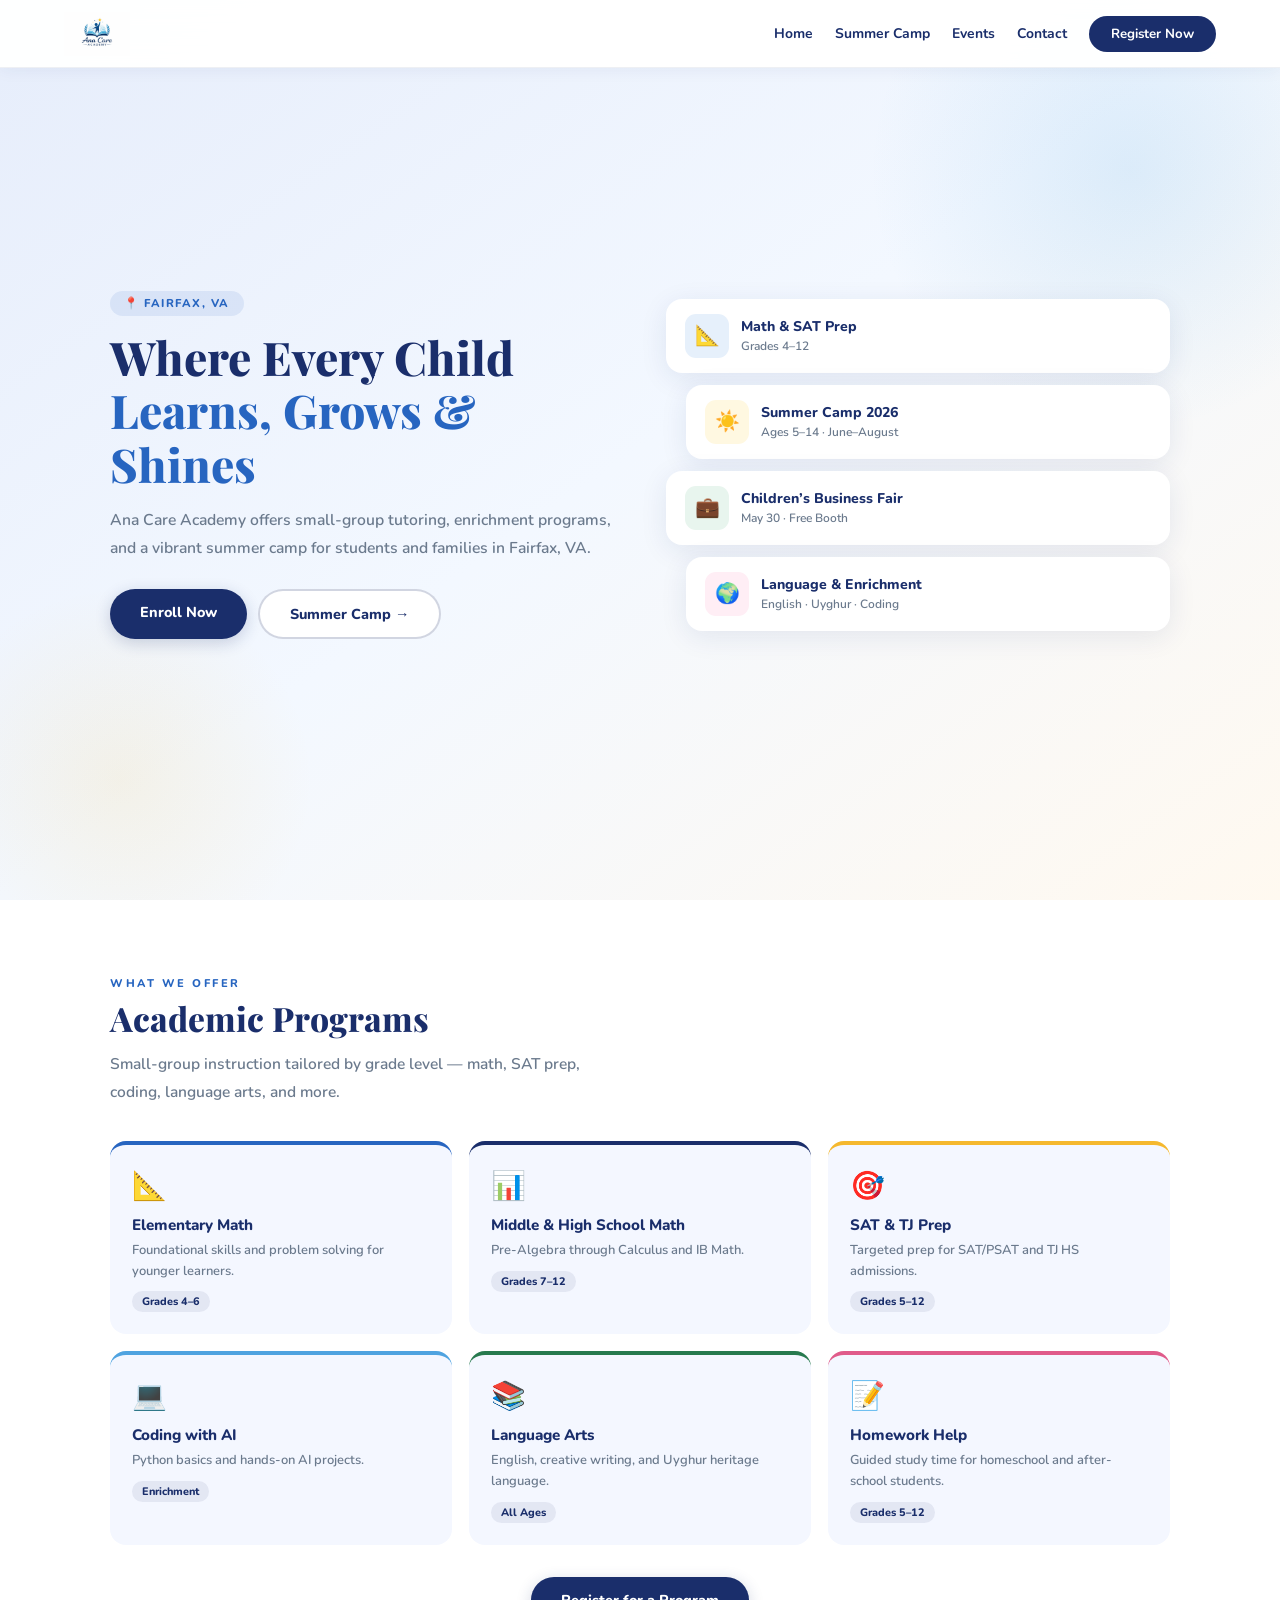
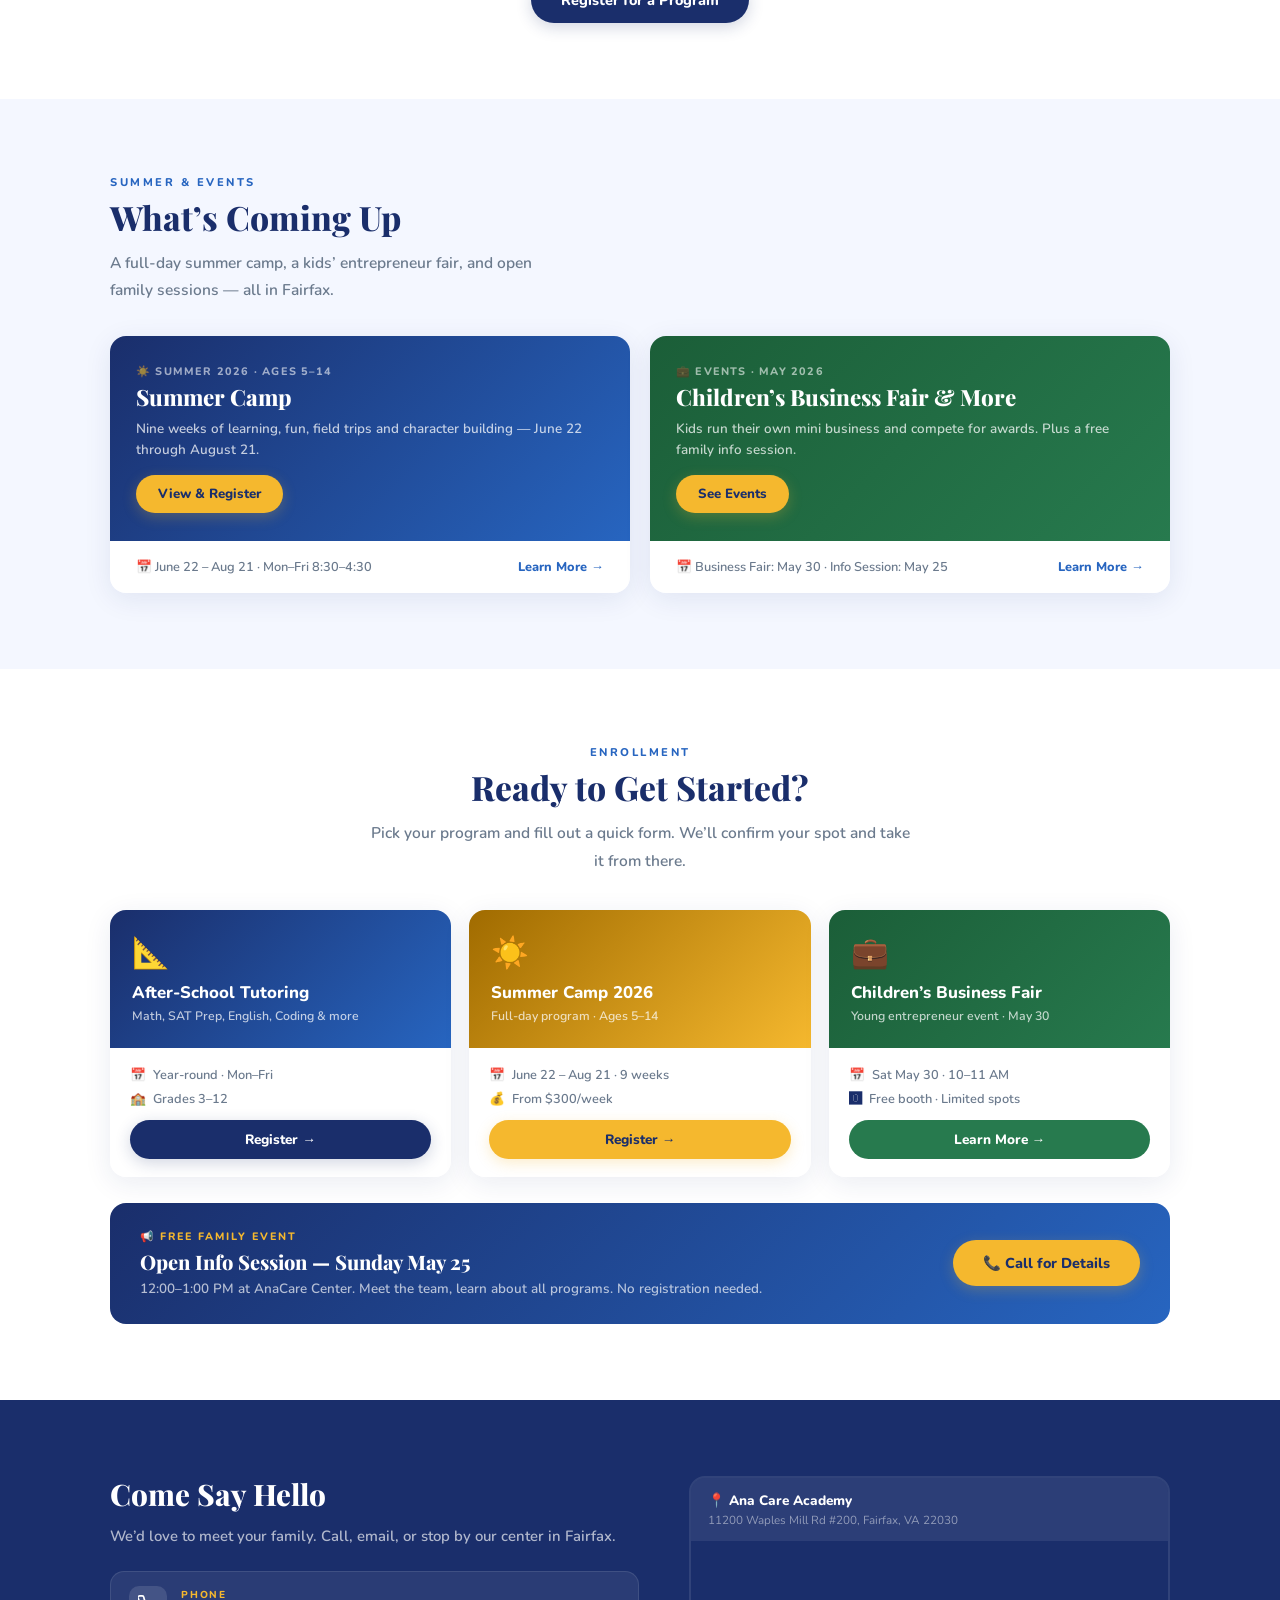
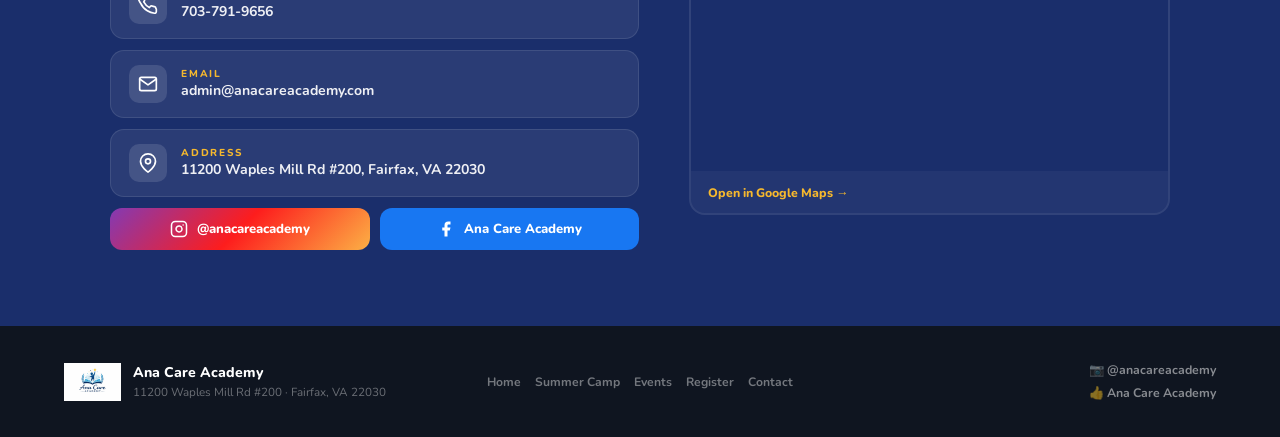
==== commit 1b7645b8: "Fix contact items — phone and email in single box each" ====
--- a/index.html
+++ b/index.html
@@ -101,8 +101,8 @@
 .cico{width:38px;height:38px;border-radius:10px;background:rgba(255,255,255,.12);display:flex;align-items:center;justify-content:center;font-size:17px;flex-shrink:0;color:#fff}
 .ci-text{display:flex;flex-direction:column;gap:1px}
 .ci-text strong{display:block;font-size:.63rem;font-weight:800;letter-spacing:1.8px;text-transform:uppercase;color:var(--gold)}
-.ci-text a,.ci-text span{font-size:.88rem;font-weight:700;color:rgba(255,255,255,.92);text-decoration:none;line-height:1.3}
-.ci-text a:hover{color:var(--gold);text-decoration:underline}
+.ci-text span{font-size:.88rem;font-weight:700;color:rgba(255,255,255,.92);line-height:1.3}
+.ci:hover .ci-text span{color:var(--gold)}
 .soc{display:flex;gap:10px;margin-top:6px}
 .soc-btn{flex:1;display:flex;align-items:center;justify-content:center;gap:9px;border-radius:12px;padding:12px 16px;text-decoration:none;color:#fff;font-size:.82rem;font-weight:800;transition:all .2s}
 .soc-btn:hover{transform:translateY(-2px);opacity:.9}
@@ -251,17 +251,17 @@
   <div>
     <h2 style="font-family:'Playfair Display',serif;font-size:1.85rem;font-weight:800;color:#fff;margin-bottom:12px;line-height:1.2">Come Say Hello</h2>
     <p style="font-size:.93rem;color:rgba(255,255,255,.66);font-weight:600;line-height:1.75;margin-bottom:22px">We&rsquo;d love to meet your family. Call, email, or stop by our center in Fairfax.</p>
-    <a href="tel:7037919656" class="ci">
+    <a href="tel:7037919656" class="ci" style="cursor:pointer">
       <div class="cico">
         <svg width="20" height="20" viewBox="0 0 24 24" fill="none" stroke="currentColor" stroke-width="2" stroke-linecap="round" stroke-linejoin="round"><path d="M22 16.92v3a2 2 0 01-2.18 2 19.79 19.79 0 01-8.63-3.07A19.5 19.5 0 013.07 9.81 19.79 19.79 0 01.01 3.18a2 2 0 012-2.18h3a2 2 0 012 1.72c.127.96.361 1.903.7 2.81a2 2 0 01-.45 2.11L6.91 8.37a16 16 0 006.72 6.72l1.13-1.35a2 2 0 012.11-.45c.907.339 1.85.573 2.81.7a2 2 0 011.72 2z"/></svg>
       </div>
-      <div class="ci-text"><strong>Phone</strong><a href="tel:7037919656">703-791-9656</a></div>
-    </a>
-    <a href="mailto:admin@anacareacademy.com" class="ci">
+      <div class="ci-text"><strong>Phone</strong><span>703-791-9656</span></div>
+    </a>
+    <a href="mailto:admin@anacareacademy.com" class="ci" style="cursor:pointer">
       <div class="cico">
         <svg width="20" height="20" viewBox="0 0 24 24" fill="none" stroke="currentColor" stroke-width="2" stroke-linecap="round" stroke-linejoin="round"><path d="M4 4h16c1.1 0 2 .9 2 2v12c0 1.1-.9 2-2 2H4c-1.1 0-2-.9-2-2V6c0-1.1.9-2 2-2z"/><polyline points="22,6 12,13 2,6"/></svg>
       </div>
-      <div class="ci-text"><strong>Email</strong><a href="mailto:admin@anacareacademy.com">admin@anacareacademy.com</a></div>
+      <div class="ci-text"><strong>Email</strong><span>admin@anacareacademy.com</span></div>
     </a>
     <div class="ci" style="cursor:default">
       <div class="cico">
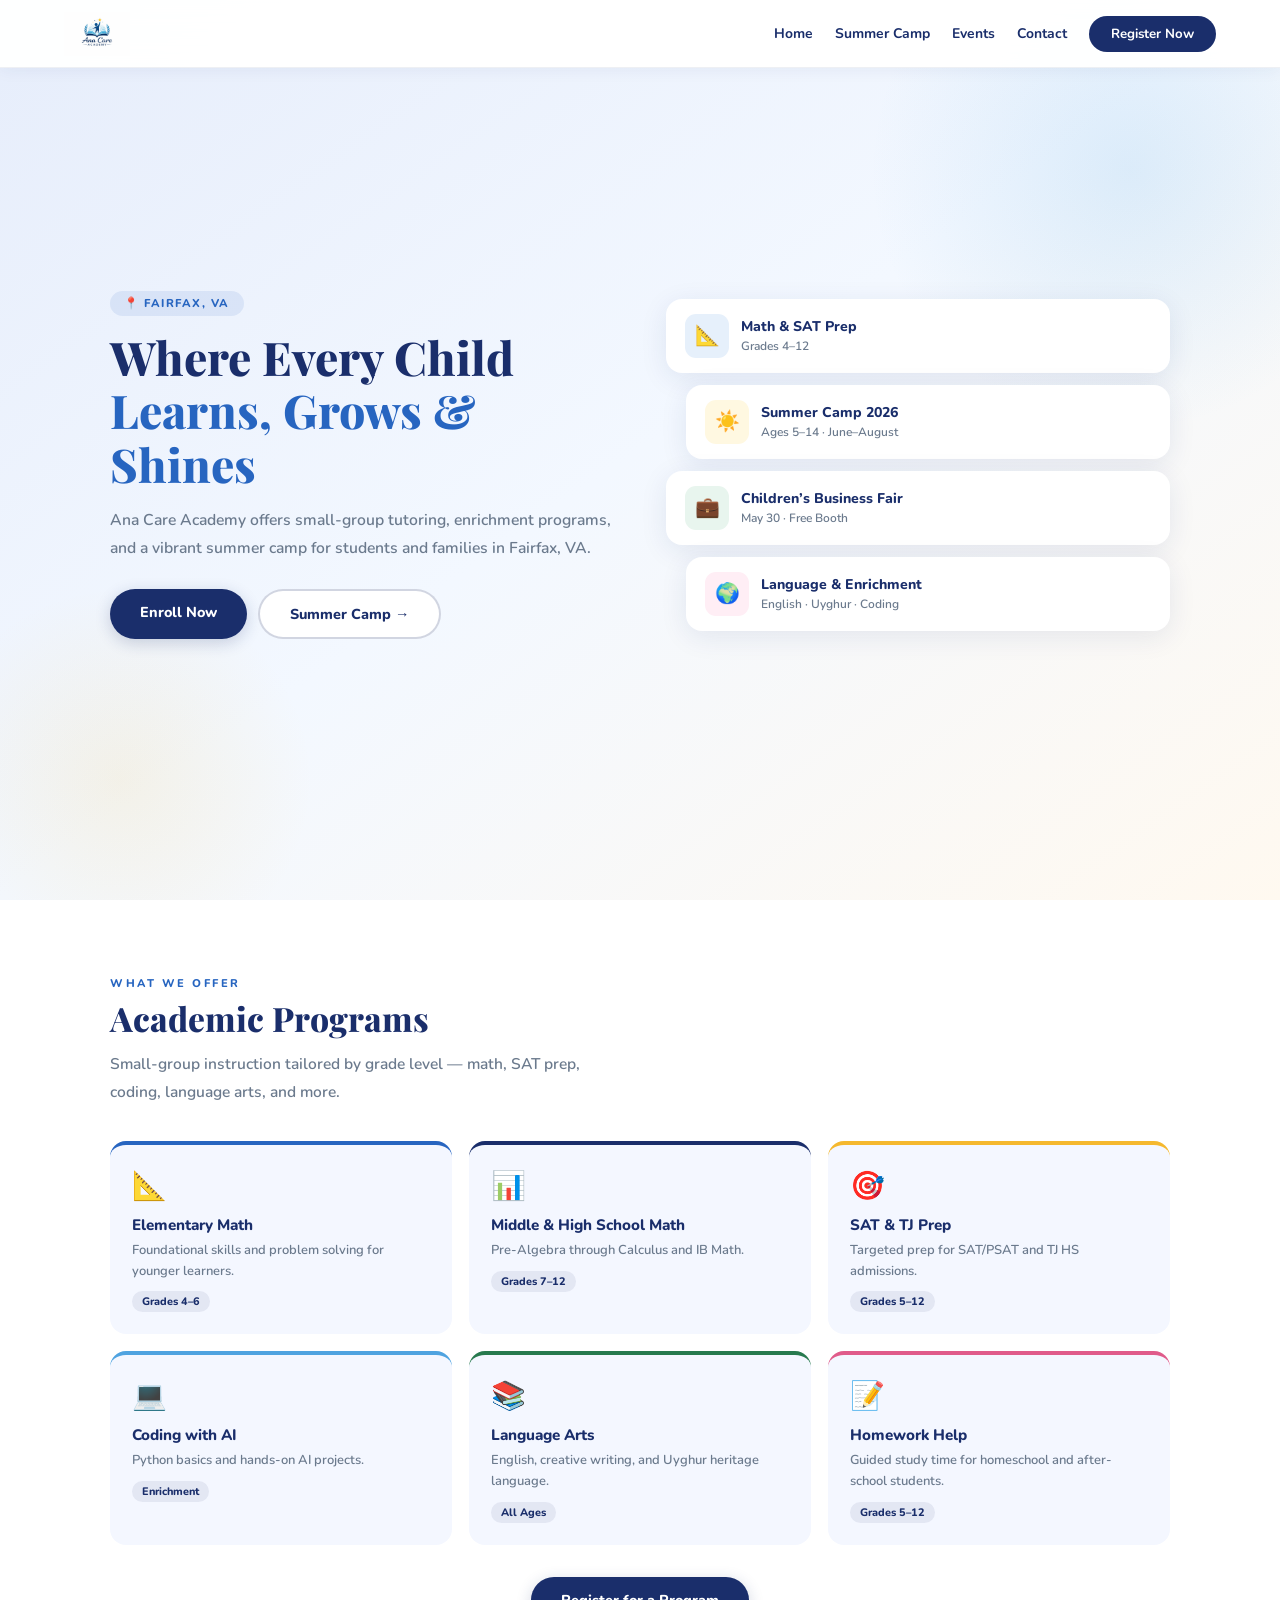
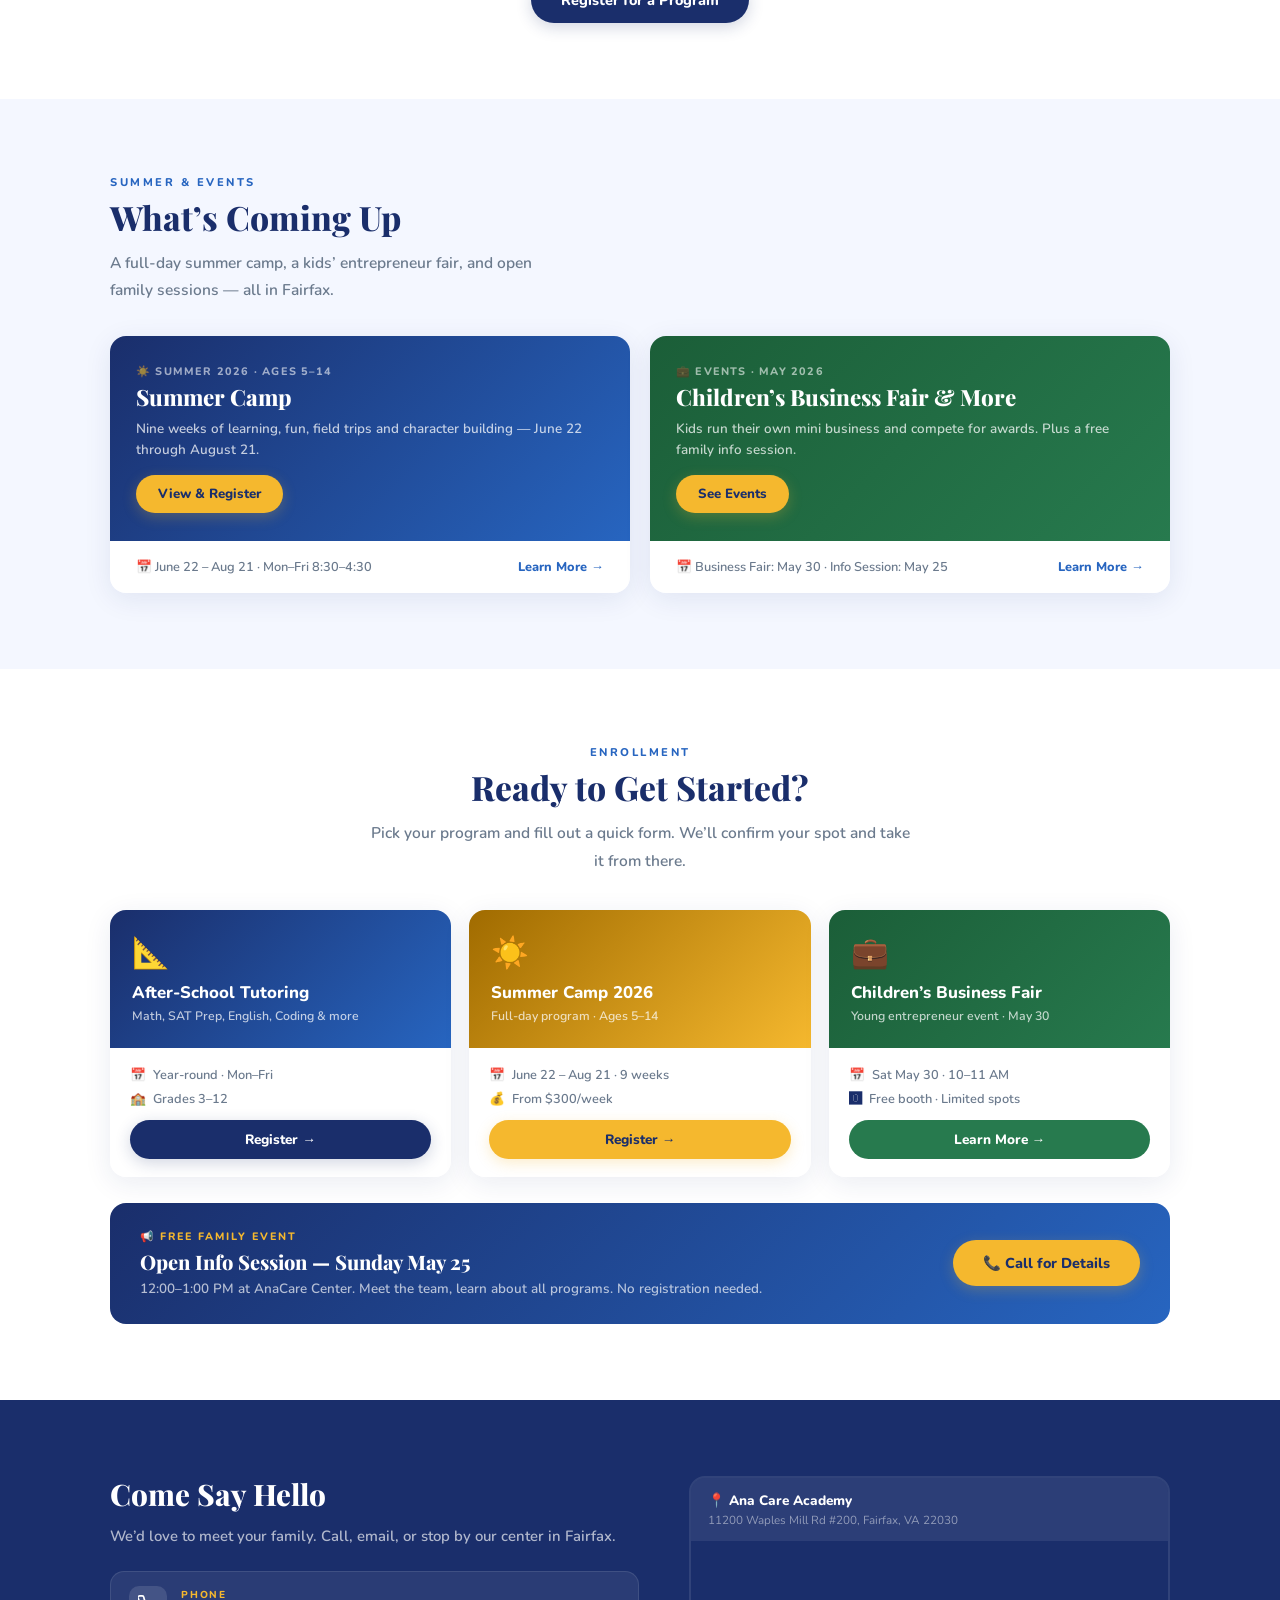
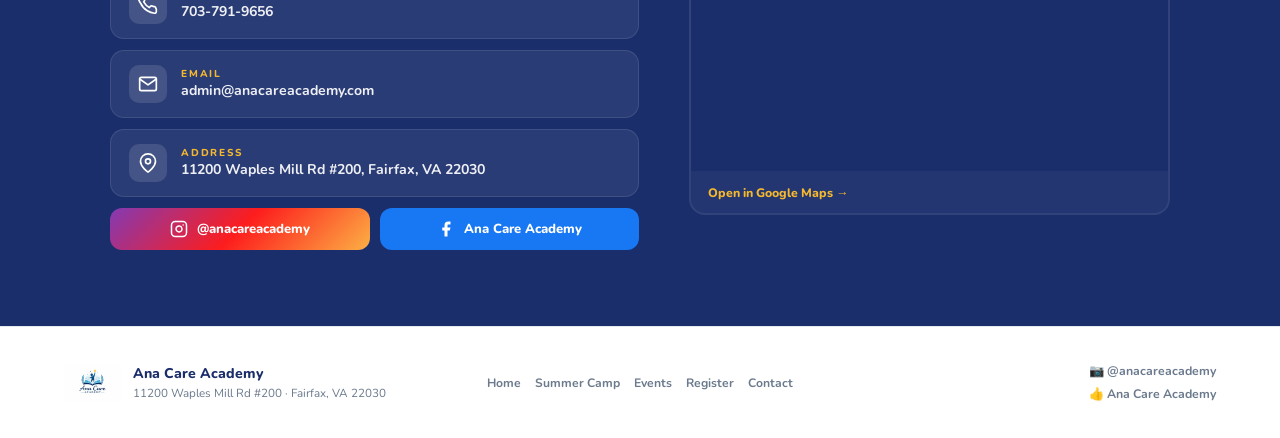
==== commit 7e40c1ed: "Footer: white background with navy/grey text" ====
--- a/index.html
+++ b/index.html
@@ -32,16 +32,16 @@
 .sub{font-size:.97rem;color:var(--muted);font-weight:600;line-height:1.76}
 .reveal{opacity:0;transform:translateY(20px);transition:opacity .5s ease,transform .5s ease}
 .reveal.show{opacity:1;transform:none}
-footer{background:#0f1520;padding:36px 5%;display:grid;grid-template-columns:1fr auto 1fr;align-items:center;gap:20px}
+footer{background:#fff;border-top:1px solid rgba(26,46,107,.1);padding:36px 5%;display:grid;grid-template-columns:1fr auto 1fr;align-items:center;gap:20px}
 .fl{display:flex;align-items:center;gap:12px}
 .fl img{height:38px;width:auto}
-.fn{font-weight:800;color:#fff;font-size:.88rem}.fa{color:rgba(255,255,255,.38);font-size:.73rem;margin-top:2px}
+.fn{font-weight:800;color:var(--navy);font-size:.88rem}.fa{color:var(--muted);font-size:.73rem;margin-top:2px}
 .flinks{display:flex;gap:14px;justify-content:center;flex-wrap:wrap}
-.flinks a{color:rgba(255,255,255,.42);text-decoration:none;font-size:.76rem;font-weight:700;transition:color .18s}
-.flinks a:hover{color:var(--gold)}
+.flinks a{color:var(--muted);text-decoration:none;font-size:.76rem;font-weight:700;transition:color .18s}
+.flinks a:hover{color:var(--blue)}
 .fsoc{display:flex;flex-direction:column;gap:7px;align-items:flex-end}
-.fsoc a{color:rgba(255,255,255,.5);text-decoration:none;font-size:.77rem;font-weight:700;transition:color .18s}
-.fsoc a:hover{color:var(--gold)}
+.fsoc a{color:var(--muted);text-decoration:none;font-size:.77rem;font-weight:700;transition:color .18s}
+.fsoc a:hover{color:var(--blue)}
 @media(max-width:860px){.burger{display:flex}.nl:not(.open){display:none}footer{grid-template-columns:1fr;gap:16px}.fsoc{align-items:flex-start}}
 
 .hero{min-height:100vh;display:flex;align-items:center;padding:100px 5% 70px;background:linear-gradient(145deg,#e6edfb,#f3f8ff 50%,#fff9f0);position:relative;overflow:hidden}
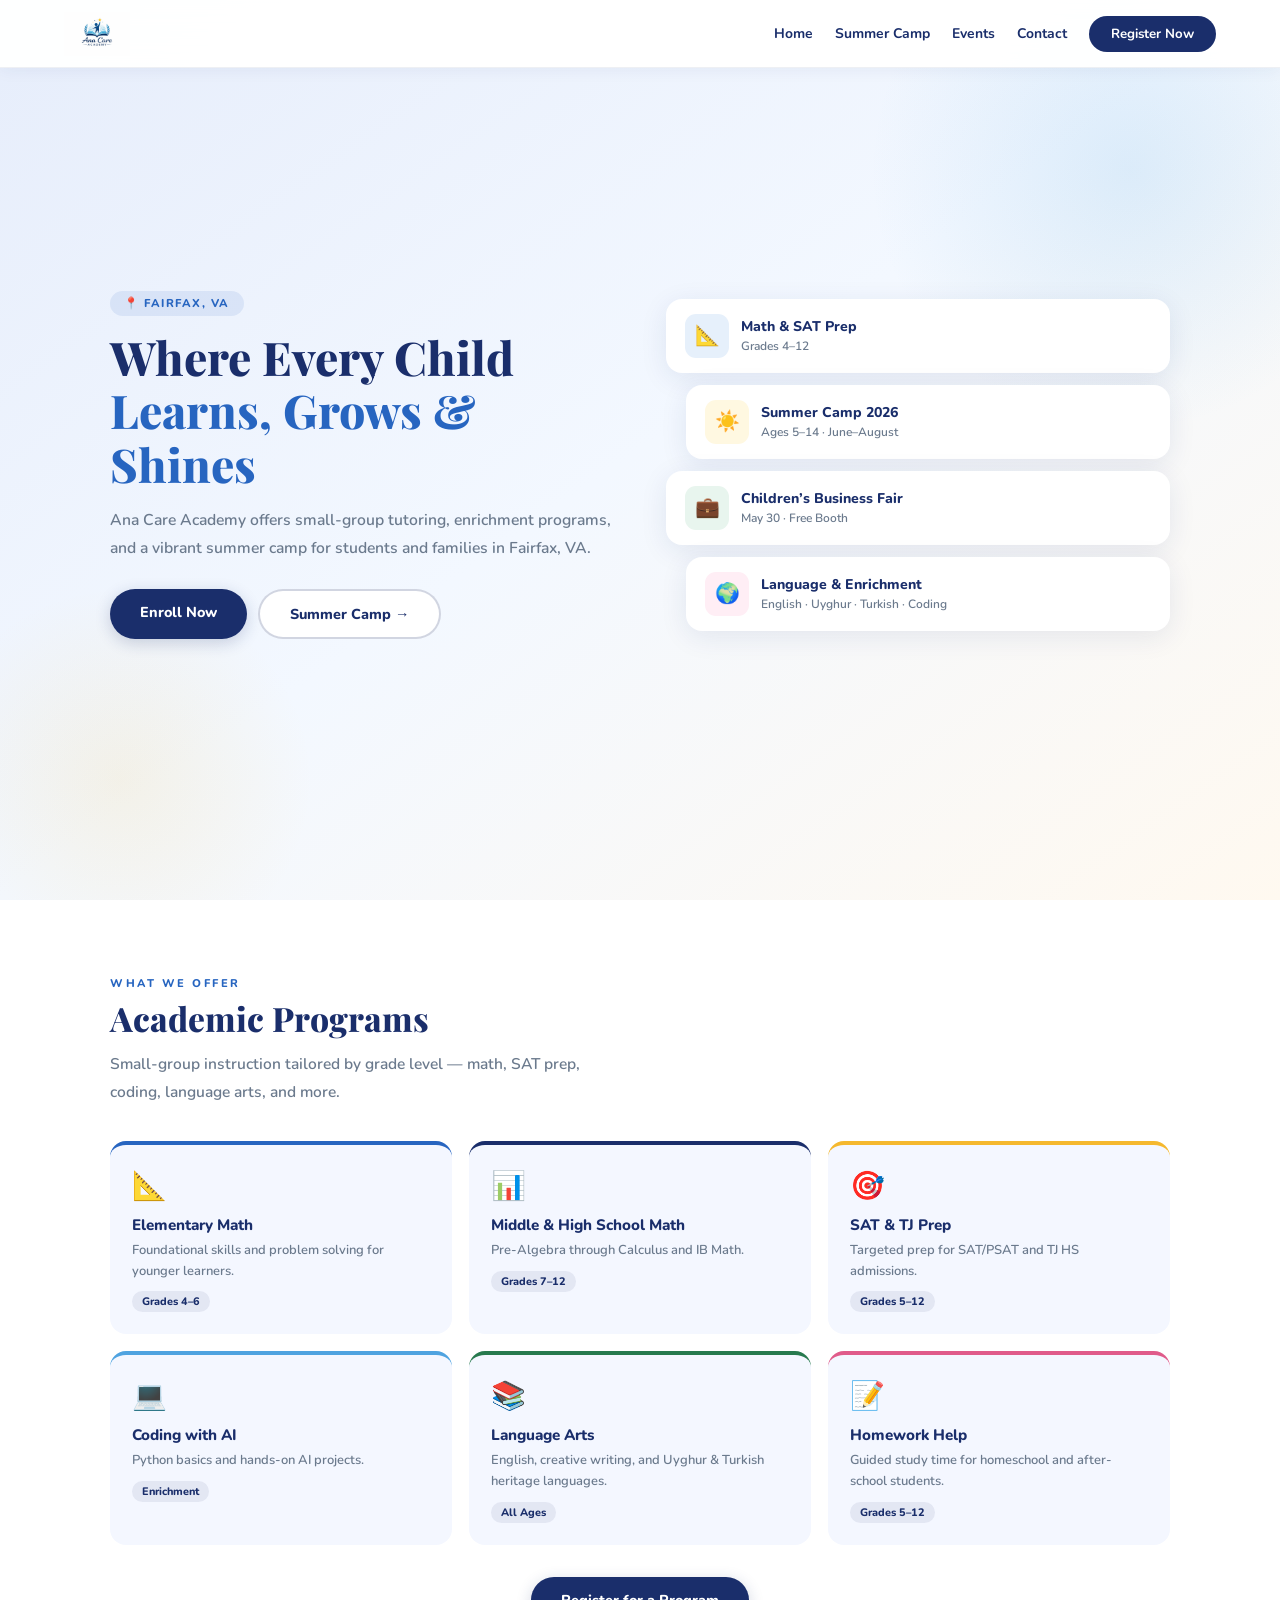
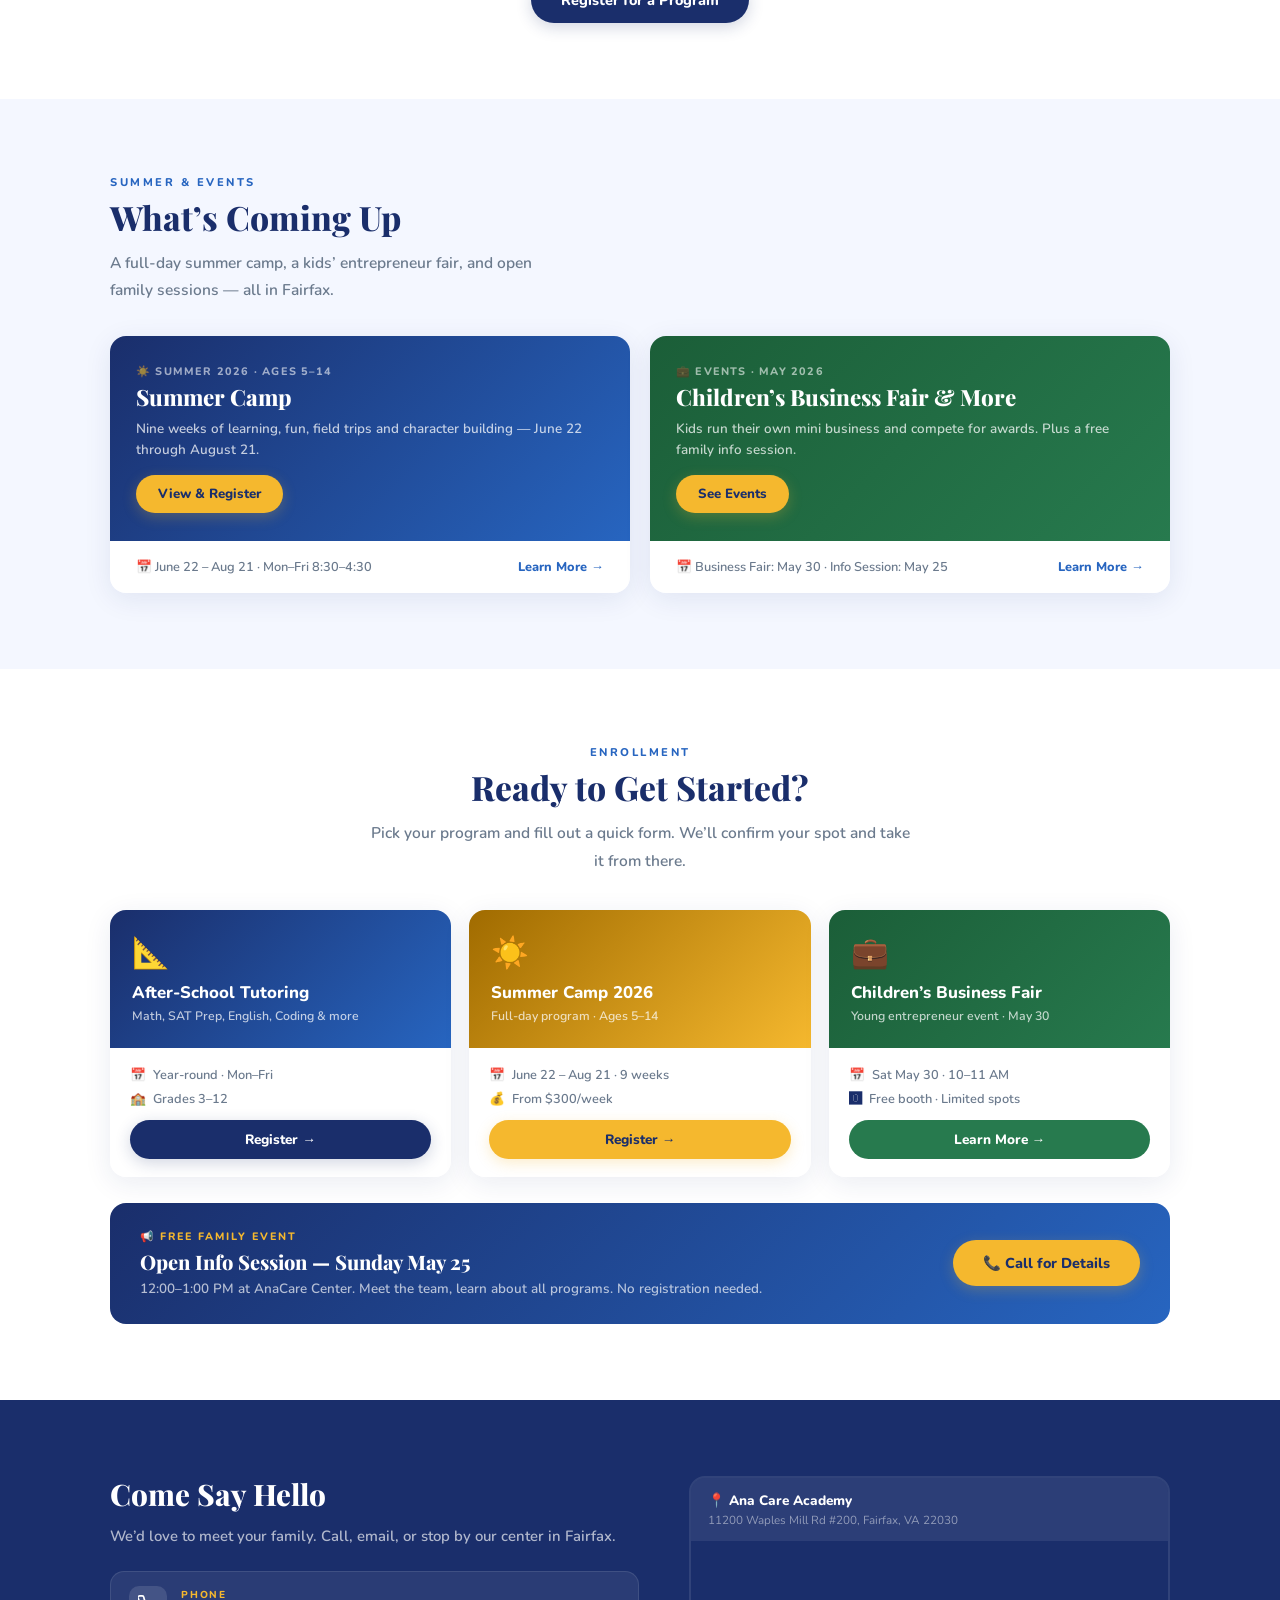
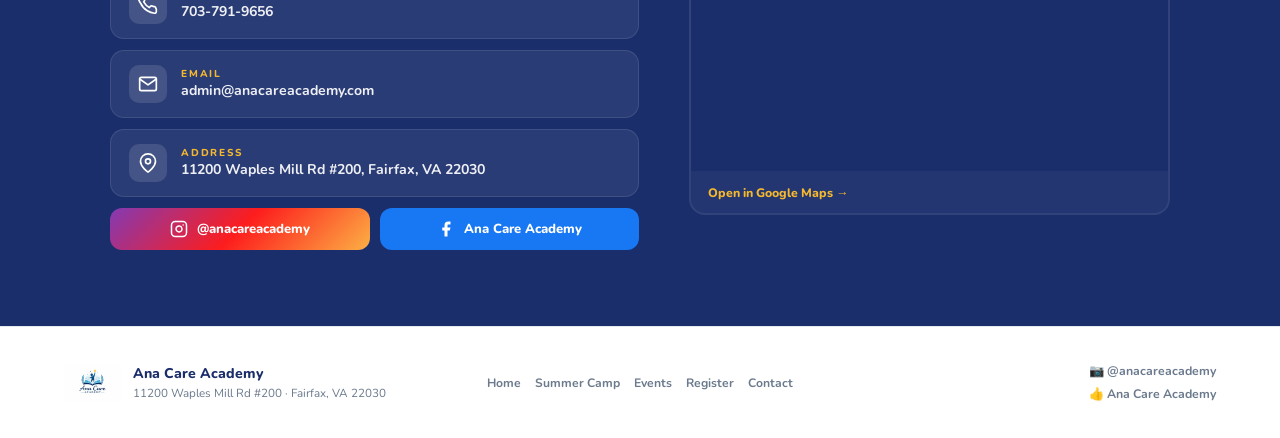
==== commit 0bdca1cf: "Add Turkish to Language Arts and Language & Enrichment sections" ====
--- a/index.html
+++ b/index.html
@@ -148,7 +148,7 @@
     <div class="fc"><div class="fci bb">&#128208;</div><div><h3>Math &amp; SAT Prep</h3><p>Grades 4&ndash;12</p></div></div>
     <div class="fc"><div class="fci by">&#9728;&#65039;</div><div><h3>Summer Camp 2026</h3><p>Ages 5&ndash;14 &middot; June&ndash;August</p></div></div>
     <div class="fc"><div class="fci bgr">&#128188;</div><div><h3>Children&rsquo;s Business Fair</h3><p>May 30 &middot; Free Booth</p></div></div>
-    <div class="fc"><div class="fci bp">&#127757;</div><div><h3>Language &amp; Enrichment</h3><p>English &middot; Uyghur &middot; Coding</p></div></div>
+    <div class="fc"><div class="fci bp">&#127757;</div><div><h3>Language &amp; Enrichment</h3><p>English &middot; Uyghur &middot; Turkish &middot; Coding</p></div></div>
   </div>
 </div>
 </section>
@@ -165,7 +165,7 @@
     <div class="pg p2 reveal"><span class="pi">&#128202;</span><h3>Middle &amp; High School Math</h3><p>Pre-Algebra through Calculus and IB Math.</p><span class="pt">Grades 7&ndash;12</span></div>
     <div class="pg p3 reveal"><span class="pi">&#127919;</span><h3>SAT &amp; TJ Prep</h3><p>Targeted prep for SAT/PSAT and TJ HS admissions.</p><span class="pt">Grades 5&ndash;12</span></div>
     <div class="pg p4 reveal"><span class="pi">&#128187;</span><h3>Coding with AI</h3><p>Python basics and hands-on AI projects.</p><span class="pt">Enrichment</span></div>
-    <div class="pg p5 reveal"><span class="pi">&#128218;</span><h3>Language Arts</h3><p>English, creative writing, and Uyghur heritage language.</p><span class="pt">All Ages</span></div>
+    <div class="pg p5 reveal"><span class="pi">&#128218;</span><h3>Language Arts</h3><p>English, creative writing, and Uyghur &amp; Turkish heritage languages.</p><span class="pt">All Ages</span></div>
     <div class="pg p6 reveal"><span class="pi">&#128221;</span><h3>Homework Help</h3><p>Guided study time for homeschool and after-school students.</p><span class="pt">Grades 5&ndash;12</span></div>
   </div>
   <div style="text-align:center;margin-top:32px"><a href="#register" class="btn bn">Register for a Program</a></div>
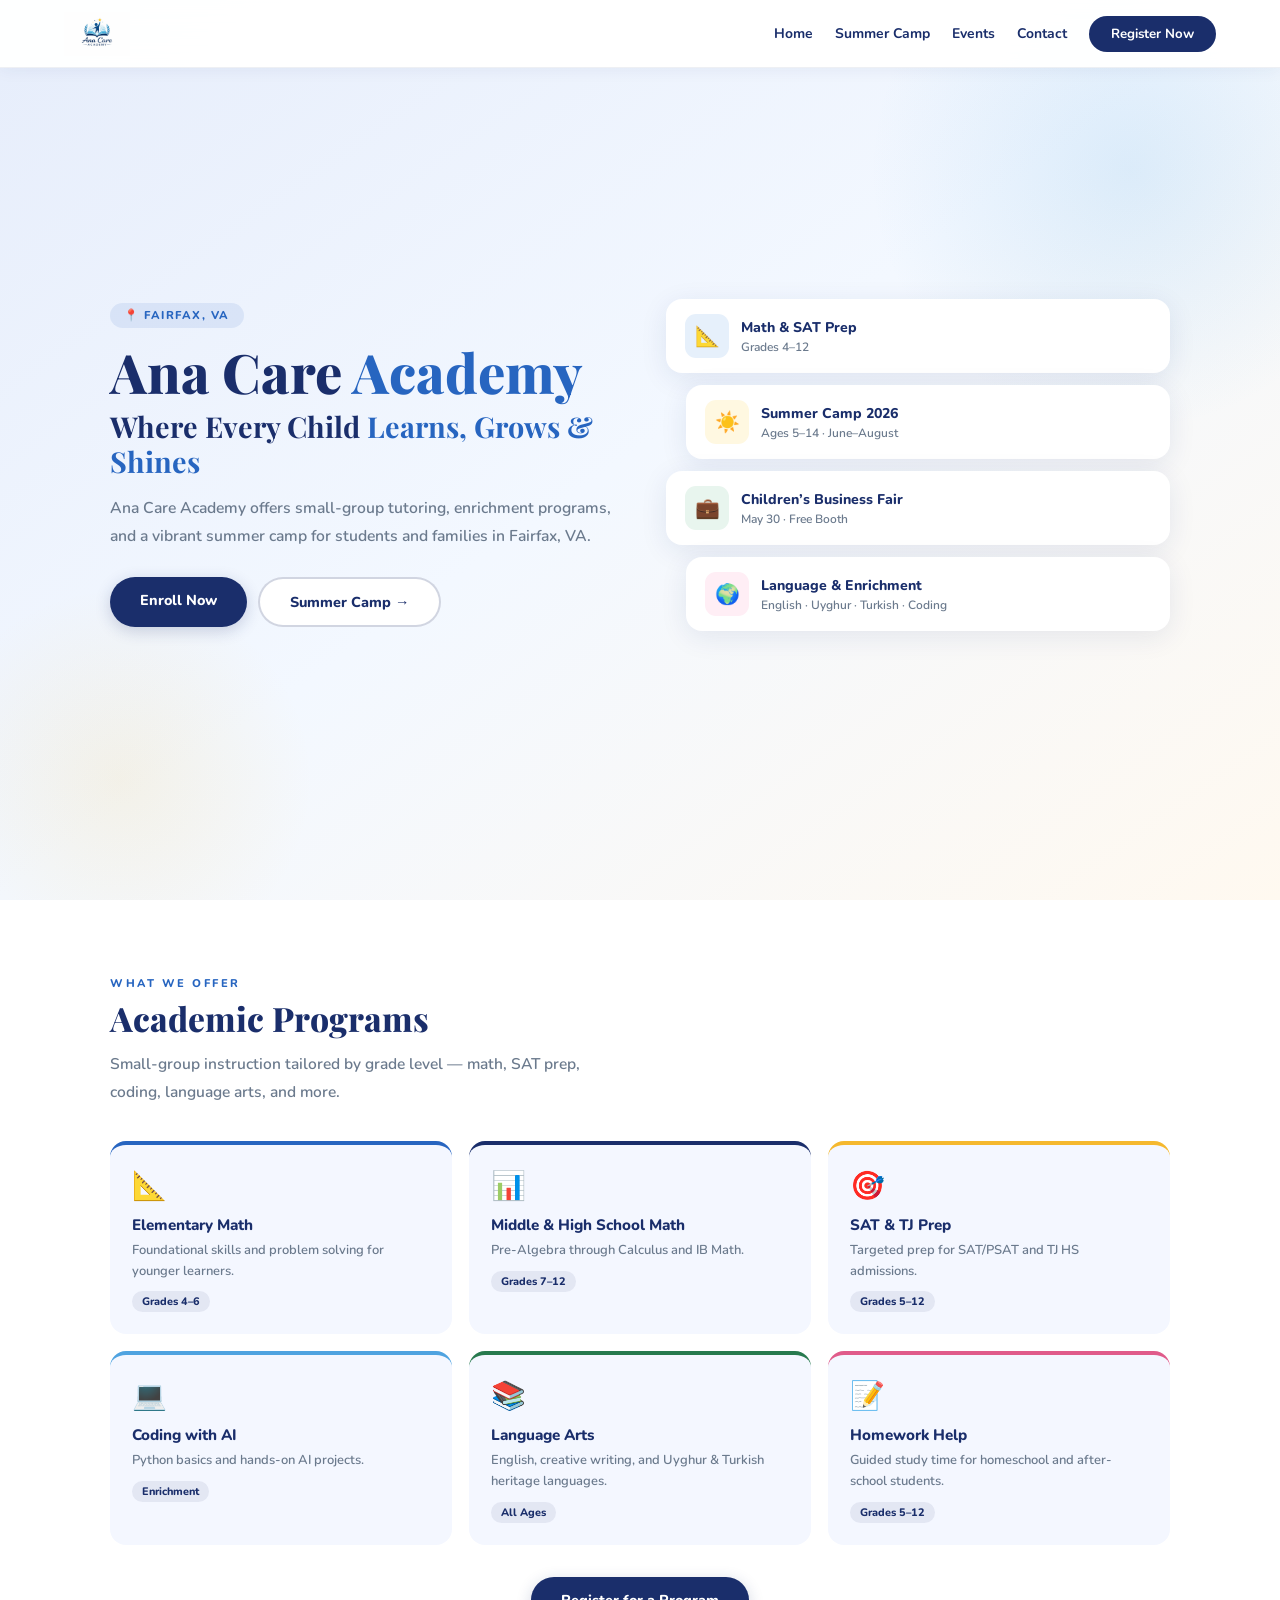
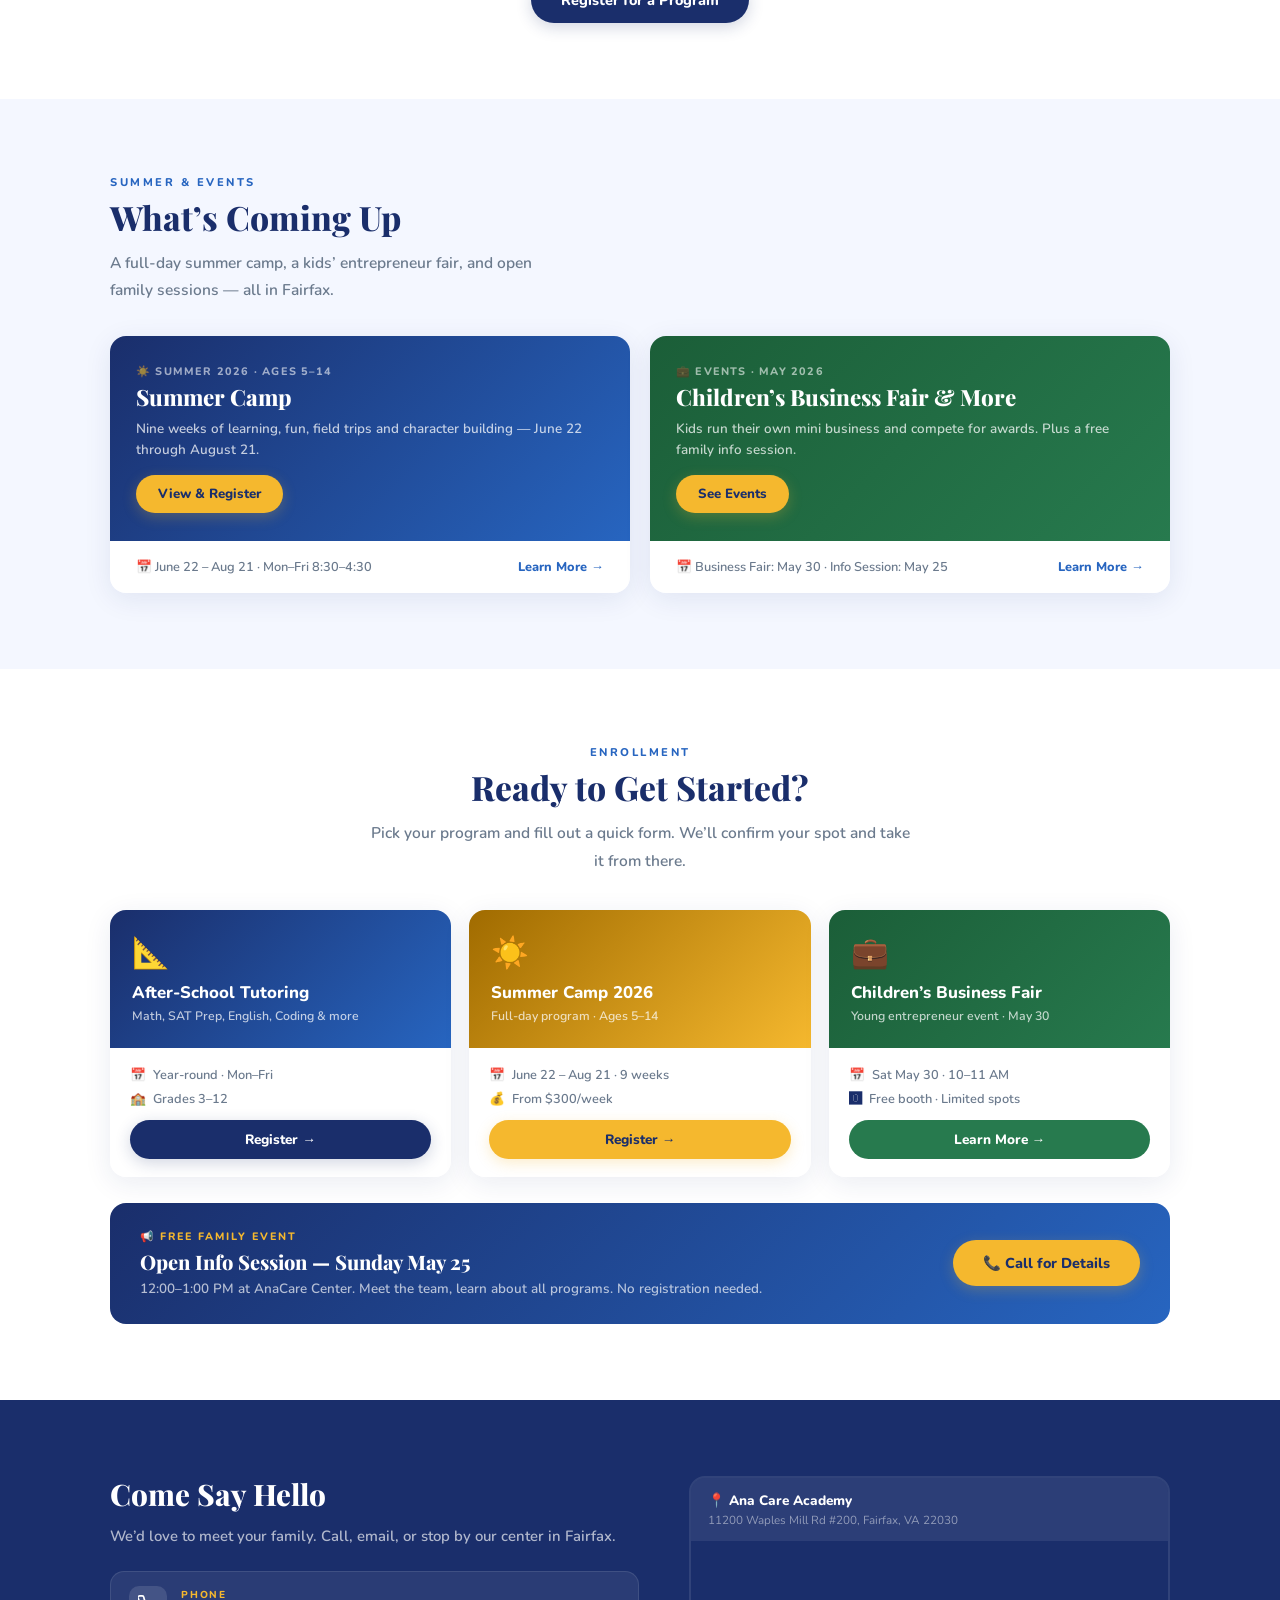
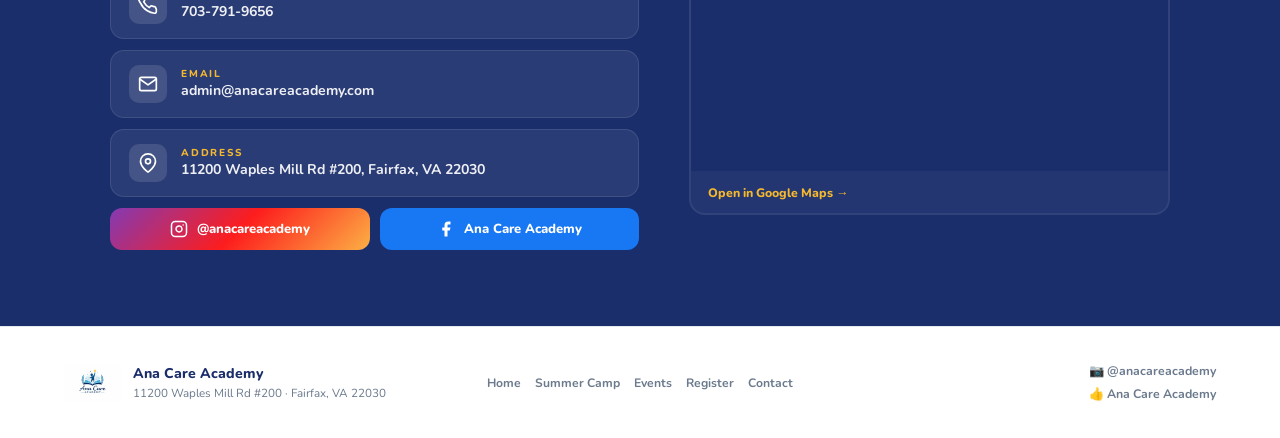
==== commit 011aec78: "Add prominent Ana Care Academy name to hero section" ====
--- a/index.html
+++ b/index.html
@@ -49,7 +49,9 @@
 .hero::after{content:'';position:absolute;bottom:-80px;left:-80px;width:400px;height:400px;border-radius:50%;background:radial-gradient(circle,rgba(245,184,46,.11),transparent 68%)}
 .hero-w{max-width:1060px;margin:0 auto;display:grid;grid-template-columns:1fr 1fr;gap:52px;align-items:center;position:relative;z-index:1;width:100%}
 .pill{display:inline-flex;align-items:center;gap:6px;background:rgba(39,101,192,.1);color:var(--blue);padding:5px 14px;border-radius:50px;font-size:.71rem;font-weight:800;letter-spacing:1.5px;text-transform:uppercase;margin-bottom:15px}
-.hero h1{font-family:'Playfair Display',serif;font-size:2.9rem;font-weight:800;color:var(--navy);line-height:1.15;margin-bottom:16px}
+.hero-brand{font-family:'Playfair Display',serif;font-size:3.4rem;font-weight:800;color:var(--navy);line-height:1.06;margin-bottom:8px}
+.hero-brand em{font-style:normal;color:var(--blue)}
+.hero h1{font-family:'Playfair Display',serif;font-size:1.8rem;font-weight:700;color:var(--navy);line-height:1.22;margin-bottom:16px}
 .hero h1 em{font-style:normal;color:var(--blue)}
 .hero-p{font-size:.98rem;color:var(--muted);line-height:1.78;margin-bottom:26px;font-weight:600}
 .hbtns{display:flex;gap:11px;flex-wrap:wrap}
@@ -116,7 +118,7 @@
 .mapbox iframe{width:100%;height:230px;border:none;display:block}
 .mft{background:rgba(255,255,255,.04);padding:10px 17px}
 .mft a{color:var(--gold);font-size:.77rem;font-weight:800;text-decoration:none}
-@media(max-width:860px){.hero-w,.pvgrid,.rgrid,.cgrid{grid-template-columns:1fr;gap:26px}.fcards{display:none}.hero h1{font-size:2.1rem}.pgrid{grid-template-columns:1fr 1fr}}
+@media(max-width:860px){.hero-w,.pvgrid,.rgrid,.cgrid{grid-template-columns:1fr;gap:26px}.fcards{display:none}.hero-brand{font-size:2.5rem}.hero h1{font-size:1.5rem}.pgrid{grid-template-columns:1fr 1fr}}
 @media(max-width:560px){.pgrid{grid-template-columns:1fr}}
 </style>
 </head>
@@ -137,7 +139,8 @@
 <div class="hero-w">
   <div>
     <div class="pill">&#128205; Fairfax, VA</div>
-    <h1>Where Every Child<br><em>Learns, Grows &amp; Shines</em></h1>
+    <div class="hero-brand">Ana Care <em>Academy</em></div>
+    <h1>Where Every Child <em>Learns, Grows &amp; Shines</em></h1>
     <p class="hero-p">Ana Care Academy offers small-group tutoring, enrichment programs, and a vibrant summer camp for students and families in Fairfax, VA.</p>
     <div class="hbtns">
       <a href="#register" class="btn bn">Enroll Now</a>
